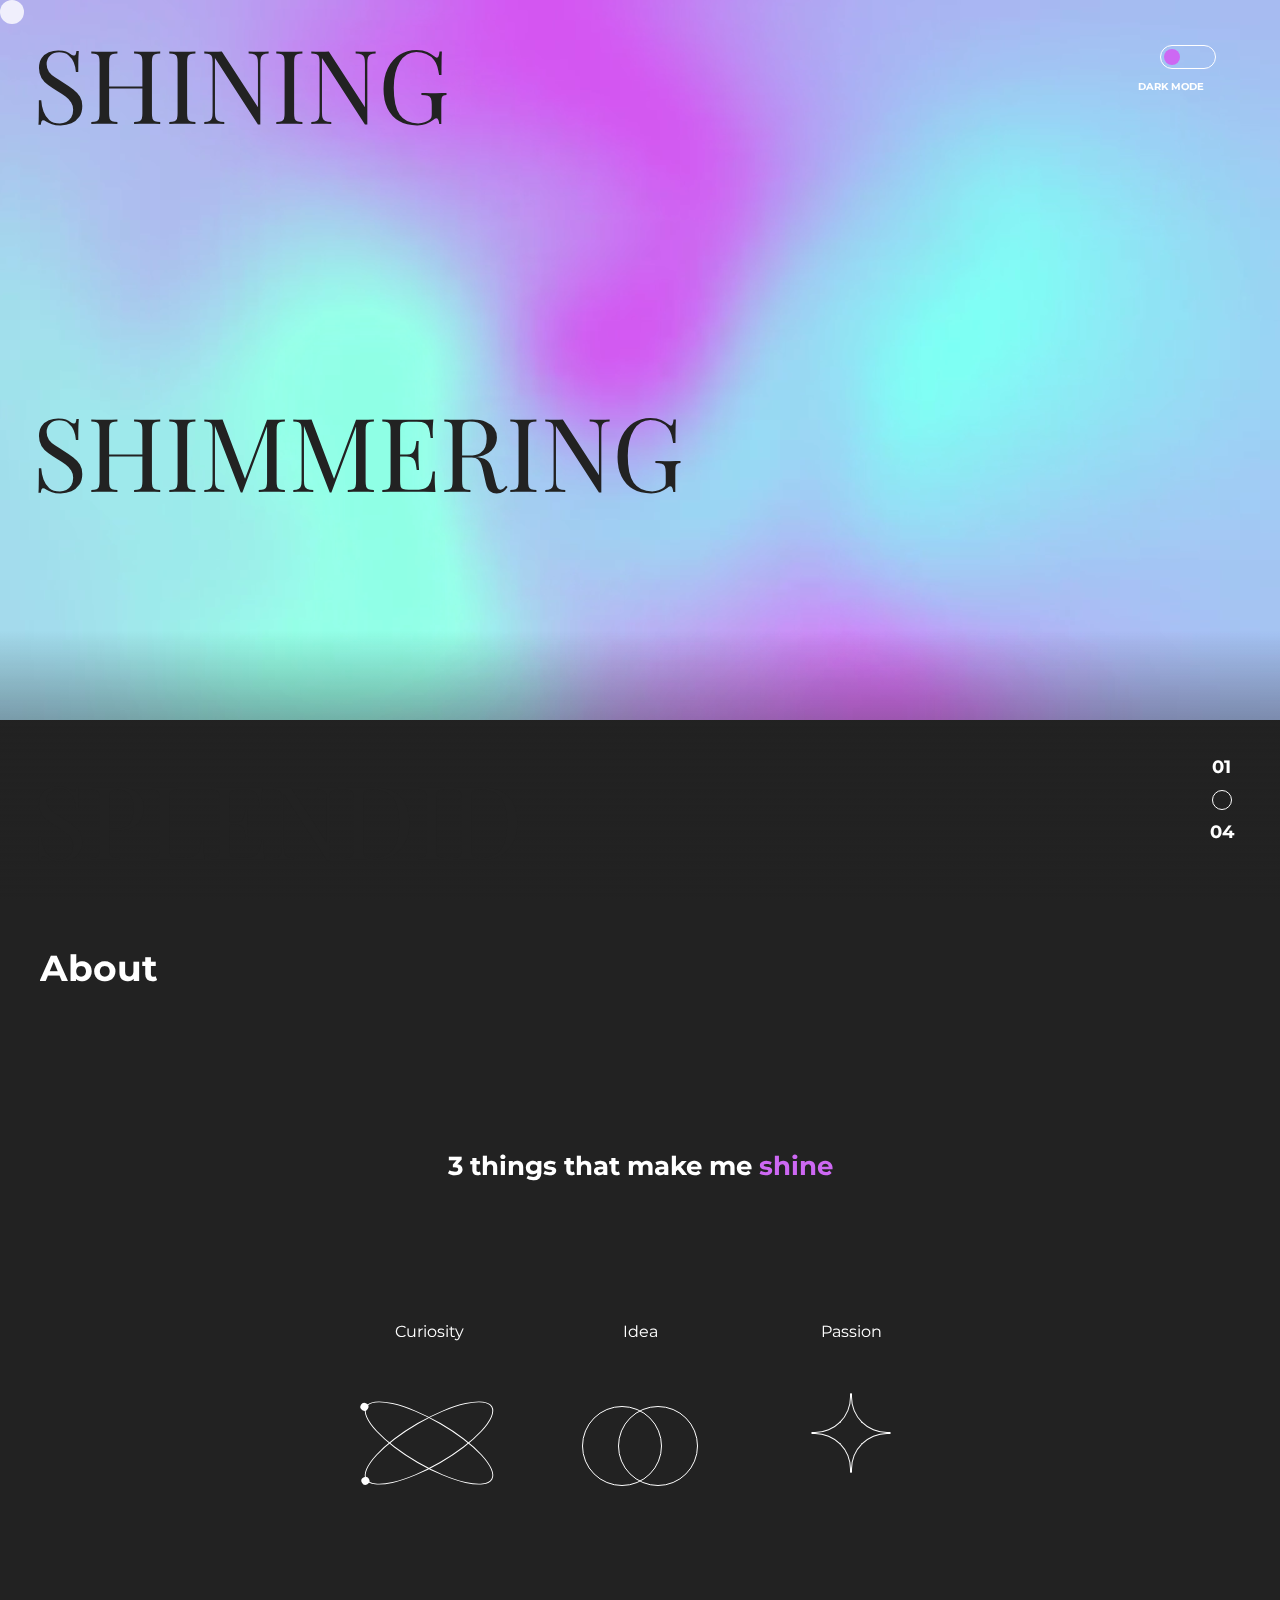
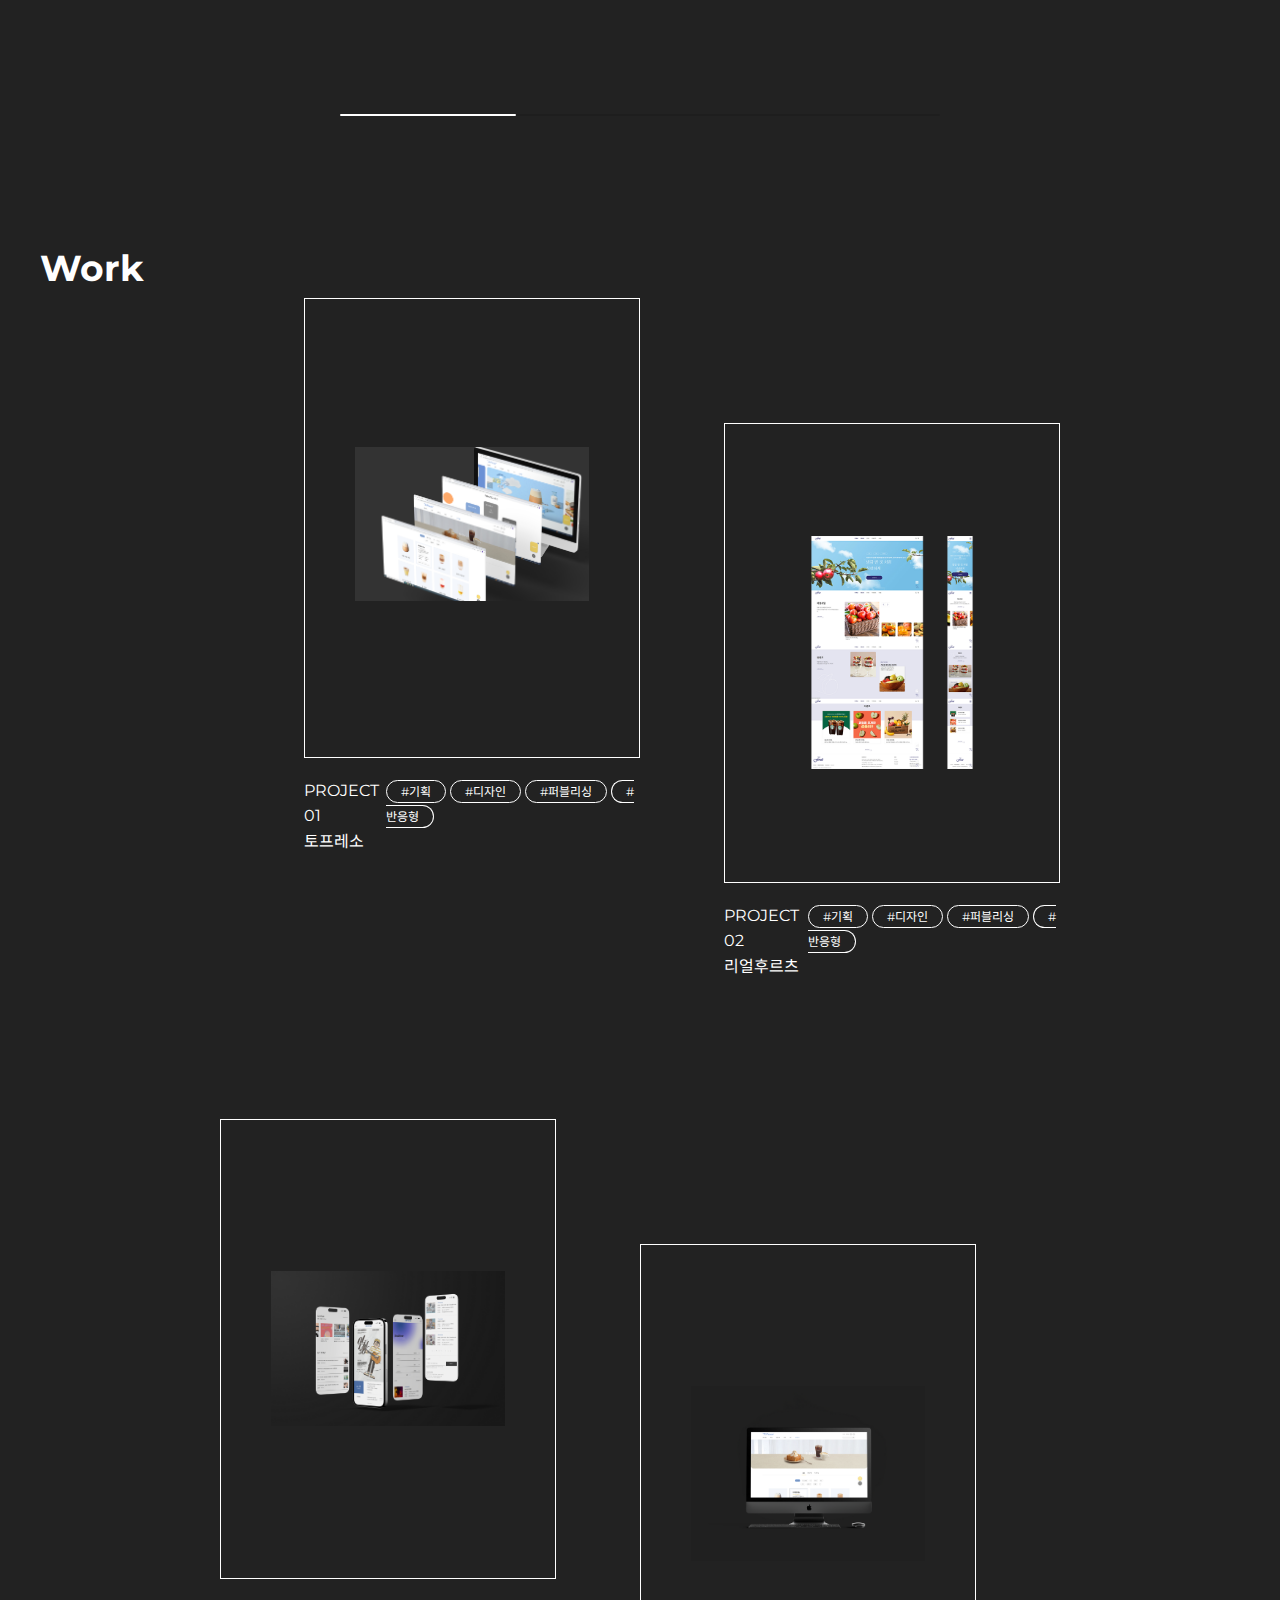
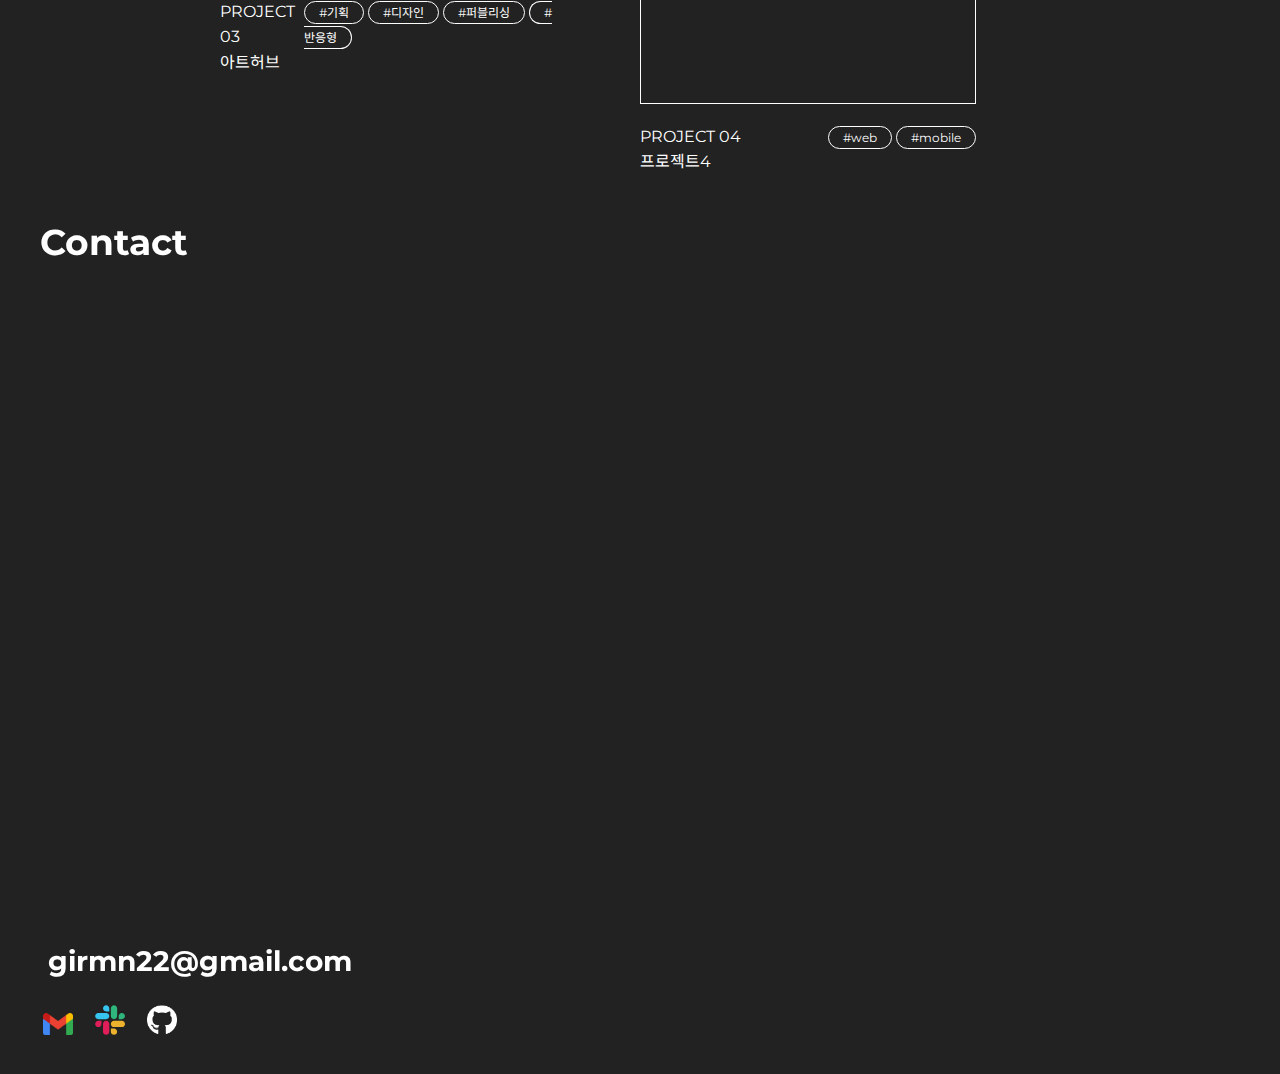
==== index.html @ ae357f51 "22.12.23" ====
<!DOCTYPE html>
<html lang="ko">
  <head>
    <meta charset="UTF-8" />
    <meta http-equiv="X-UA-Compatible" content="IE=edge" />
    <meta name="viewport" content="width=device-width, initial-scale=1.0" />
    <title>황채은 portfolio</title>
    <link
      href="https://fonts.googleapis.com/css2?family=Montserrat:wght@400;700&family=Noto+Sans+KR:wght@300;400;700&family=Playfair+Display&display=swap"
      rel="stylesheet"
    />
    <!-- Link Swiper's CSS -->
    <link
      rel="stylesheet"
      href="https://cdn.jsdelivr.net/npm/swiper/swiper-bundle.min.css"
    />
    <link href="https://unpkg.com/aos@2.3.1/dist/aos.css" rel="stylesheet">
    <link rel="stylesheet" href="./css/common.css" />
    <!-- Swiper JS -->
    <script src="https://cdn.jsdelivr.net/npm/swiper/swiper-bundle.min.js"></script>
    <script src="https://unpkg.com/aos@2.3.1/dist/aos.js"></script>
    <script src="./js/common.js" defer></script>
  </head>
  <body oncontextmenu="return false">
    <div class="wrap">
      <div class="cursor"></div>
      <div class="toggle_btn">
        <div class="switch">
          <div class="switch_btn on"></div>
          <p class="light_p">LIGHT MODE</p>
          <p class="dark_p on">DARK MODE</p>
        </div>
      </div>
      <div class="fullpage-nav">
        <span class="page-current">01</span>
        <span></span>
        <span class="page-total">04</span>
        <a href="#sec1" class="goTop_btn"  data-style="style1">go to top</a>
      </div>
      <section class="section1" id="sec1">
        <div class="banner">
          <div class="inner">
            <h2>ⓒ Chaen hhh 2022</h2>
          </div>
          <div class="banner_title">
            <p>SHINING</p>
            <p>SHIMMERING</p>
            <p>SPLENDID</p>
          </div>
        </div>
        <div class="banner_video">
          <video loop preload="auto" autoplay muted>
            <source src="./gradient-background-video2.mp4" type="video/mp4" />
          </video>
        </div>
      </section>
      <section class="section2">
        <div class="swiper slide1 inner">
          <h2>About</h2>
          <ul class="swiper-wrapper slide_con">
            <li class="swiper-slide icon_con">
              <div class="li_inner">
                <p>3 things that make me <strong>shine</strong></p>
                <div class="icon">
                  <dl>
                    <dt>Curiosity</dt>
                    <dd>
                      <div class="atom">
                        <div class="electron"></div>
                        <div class="electron-alpha"></div>
                      </div>
                    </dd>
                  </dl>
                  <dl>
                    <dt>Idea</dt>
                    <dd class="idea">
                      <div class="circles">
                        <span></span>
                        <span></span>
                      </div>
                    </dd>
                  </dl>
                  <dl>
                    <dt>Passion</dt>
                    <dd class="passion">
                      <div class="passion_img">
                        <span></span>
                        <span></span>
                        <span></span>
                        <span></span>
                      </div>
                    </dd>
                  </dl>
                </div>
              </div>
            </li>
            <li class="swiper-slide profile">
              <div class="li_inner">
                <div class="profile_img">
                  <img src="./image/IMG_0839.jpg" alt="" />
                </div>
                <div class="txt_con">
                  <div class="info">
                    <h3>황&emsp;&nbsp;ㅐ은</h3>
                    <p>1996.04.08</p>
                    <a href="mailto:girmn22@gmail.com"  data-style="style1">girmn22@gmail.com</a>
                  </div>
                  <p>
                      새로운 변화가 시작되면
                      <strong>설레이고 반짝이는 마음</strong>을 숨길 수 없습니다. </span
                    ><br />
                      코드를 향한 <strong>무한한 호기심</strong>은 제 눈을 늘
                      <strong>빛나게</strong> 해줍니다.<br />
                      제가 디자인, 설계하고 생각한 결과가 출력될 때 한층 더 성장된
                      것 같아<strong> 뿌듯함</strong>을 느낍니다.<br />
                    잘하는 것보다 <strong>배우는 자세</strong>가 더 중요하다
                    생각합니다. 코드리뷰를 두려워 하지않고 책임감을 가지고
                    프로젝트를
                    <strong>주체적으로 이끌어 나갈 수 있는 자세</strong>로
                    임하겠습니다.
                  </p>
                </div>
              </div>
            </li>
            <li class="swiper-slide">
              <div class="li_inner">
                <h4>Markup</h4>
                <p>
                  웹표준에 준수하여 안전한 올바른 시멘틱 태그를 작성합니다.
                  플러그인을 활용하여 다양한 효과를 구현할 수 있습니다.
                </p>
                <ul class="graph">
                  <li>
                    <div class="pie animate no-round" style="--p:90;"> 90%</div>
                    <p>HTML5</p>
                  </li>
                  <li>
                    <div class="pie animate no-round" style="--p:90;"> 90%</div>
                    <p>CSS</p>
                  </li>
                  <li>
                    <div class="pie animate no-round" style="--p:60;"> 60%</div>
                    <p>JAVA Script</p>
                  </li>
                  <li>
                    <div class="pie animate no-round" style="--p:60;"> 60%</div>
                    <p>jQuery</p>
                  </li>
                </ul>
              </div>
            </li>
            <li class="swiper-slide">
              <div class="li_inner">
                <h4>Prototype</h4>
                <p>
                  시각요소를 통해 사용자 경험을 개선합니다. 단순히 시각적으로만
                  기술적으로만 보여지는 구성이 아닌 사용자 입장에서 심미적이고
                  효율적인 인터페이스를 설계할 수 있을지 고민하고 발전해
                  나가겠습니다.
                </p>
                <ul class="graph">
                  <li>
                      <div class="pie animate no-round" style="--p:90;"> 90%</div>
                    <p>Figma</p>
                  </li>
                  <li>
                      <div class="pie animate no-round" style="--p:90;"> 90%</div>
                    <p>Sketch</p>
                  </li>
                  <li>
                      <div class="pie animate no-round" style="--p:70;"> 70%</div>
                    <p>XD</p>
                  </li>
                </ul>
              </div>
            </li>
            <li class="swiper-slide">
              <div class="li_inner">
                <h4>Graphic Tool</h4>
                <p>
                  사진을 컨셉에 맞게 보정하고 편집 할 수 있으며 배너 제작, 로고
                  제작 등을 할 수 있습니다.
                </p>
                <ul class="graph">
                  <li>
                    <div class="pie animate no-round" style="--p:90;"> 90%</div>
                    <p>PhotoShop</p>
                  </li>
                  <li>
                    <div class="pie animate no-round" style="--p:90;"> 90%</div>
                    <p>Illustrator</p>
                  </li>
                </ul>
              </div>
            </li>
          </ul>
          <div class="swiper-scrollbar"></div>
        </div>
      </section>
      <section class="section3">
        <div class="inner">
          <h2>Work</h2>
          <div class="box_con">
            <div class="box">
              <div class="thumb">
                <div class="thumb_img">
                  <img src="./image/mockup/project1.jpg" alt="" data-style="style1">
                  <a href="./sub_page/sub1.html" class="more"  data-style="style1">
                    <span>view more</span>
                  </a>
                </div>
              </div>
              <div class="dec">
                <div class="title">
                  <p class="project">PROJECT 01</p>
                  <p class="name">토프레소</p>
                </div>
                <div class="tags">
                  <span>#기획</span>
                  <span>#디자인</span>
                  <span>#퍼블리싱</span>
                  <span>#반응형</span>
                </div>
              </div>
            </div>
            <div class="box">
              <div class="thumb">
                <img src="./image/real_fruit/real_fruit_index2.png" alt=""  data-style="style1"/>
                <a href="#" class="more"  data-style="style1">
                  <span>view more</span>
                </a>
              </div>
              <div class="dec">
                <div class="title">
                  <p class="project">PROJECT 02</p>
                  <p class="name">리얼후르츠</p>
                </div>
                <div class="tags">
                  <span>#기획</span>
                  <span>#디자인</span>
                  <span>#퍼블리싱</span>
                  <span>#반응형</span>
                </div>
              </div>
            </div>
            <div class="box">
            <div class="thumb" >
              <img src="./image/mockup/project3.jpg" alt="" data-style="style1"/>
              <a href="./sub_page/sub3.html" class="more" data-style="style1">
                <span>view more</span>
              </a>
            </div>
            <div class="dec">
              <div class="title">
                <p class="project">PROJECT 03</p>
                <p class="name">아트허브</p>
              </div>
              <div class="tags">
                <span>#기획</span>
                <span>#디자인</span>
                <span>#퍼블리싱</span>
                <span>#반응형</span>
              </div>
            </div>
            </div>
            <div class="box">
              <div class="thumb">
                <img src="./image/mockup/project4.jpg" alt="" data-style="style1"/>
                <a href="#" class="more"   data-style="style1">
                  <span>not yet</span>
                </a>
              </div>
              <div class="dec">
                <div class="title">
                  <p class="project">PROJECT 04</p>
                  <p class="name">프로젝트4</p>
                </div>
                <div class="tags">
                  <span>#web</span>
                  <span>#mobile</span>
                </div>
              </div>
            </div>
          </div>
        </div>
      </section>
      <section class="section4">
        <div class="inner">
          <h2>Contact</h2>
          <div class="sec4_inner">
            <div class="text_con">
              <div data-aos="fade-up" data-aos-duration="1500">진화하는 문화에 두려워하지 않는, </div>
              <div data-aos="fade-up" data-aos-duration="2000">문화를 만들어가는,</div>
              <div data-aos="fade-up" data-aos-duration="2500">실패를 공감하고 성공을 나누는,</div>
              <div data-aos="fade-up" data-aos-duration="3000">동료와 함께 성장하는게 좋은 팀플레이어</div>
            </div>
            <div class="contact">
              <a href="mailto:girmn22@gmail.com" data-style="style1">girmn22@gmail.com</a>
              <div class="cont_icon">
                <a href="mailto:girmn22@gmail.com"  data-style="style1"
                  ><img src="./image/icon/Gmail_icon_(2020).svg.png" alt=""
                /></a>
                <a href="mailto:girmn22@gmail.com"  data-style="style1">
                  <img src="./image/icon/Slack__Logo.svg" alt="" />
                </a>
                <a href="https://github.com/chaennn" class="gitLogo darkV on"  data-style="style1"
                  ><img src="./image/icon/github_white.png" alt=""
                />
                </a>
                <a href="https://github.com/chaennn" class="gitLogo lightV"  data-style="style1">
                <img src="./image/icon/Font_Awesome_5_brands_github.png" alt=""></a>
              </div>
            </div>
          </div>
        </div>
      </section>
    </div>
  </body>
</html>
---- css/common.css ----
@charset "utf-8";
@import url(./my_reset.css);
:root {
  font-family: "Montserrat", "Noto Sans KR", sans-serif;
  --dark-c1: #222;
  --light-c1: #fff;
  --dark-point-c: #cd68f3;
  --light-point-c: #64ddf8;
}

::selection {
  background-color: var(--light-point-c);
  color: var(--dark-point-c);
}

html {
  scroll-behavior: smooth;
}

body {
  cursor: none;
  background-color: var(--dark-c1);
  color: var(--light-c1);
  -ms-overflow-style: none;
}

body::-webkit-scrollbar {
  display: none;
}

.wrap {
  overflow: hidden;
  position: relative;
}

.cursor {
  width: 24px;
  height: 24px;
  border-radius: 50%;
  background-color: var(--light-c1);
  opacity: 0.8;
  position: absolute;
  top: 0;
  left: 0;
  pointer-events: none;
  z-index: 999;
}

.cursor.style1 {
  border: transparent;
  background-color: var(--dark-point-c);
  opacity: 0.8;
  transform: scale(1.5);
  backdrop-filter: hue-rotate(90deg);
}

h2 {
  font-size: 36px;
  font-weight: bold;
}
a {
  color: var(--light-c1);
  cursor: none;
}

.inner {
  width: calc(100% - 80px);
  height: calc(100% - 80px);
  padding-top: 40px;
  margin: auto;
}

img {
  width: 100%;
}

.wrap {
  overflow: hidden;
  position: relative;
}

section {
  width: 100%;
  height: 100vh;
  position: relative;
}

.toggle_btn {
  font-weight: bold;
  position: fixed;
  top: 10%;
  right: 3%;
  z-index: 999;
}

/* dark/light mode btn */
.light {
  --dark-c1: #fff;
  --light-c1: #222;
  --dark-point-c: #64ddf8;
}

.light_p {
  display: none;
}

.light_p.on {
  display: block;
}

.dark_p {
  display: none;
}

.dark_p.on {
  display: block;
}

.toggle_btn {
  position: fixed;
  top: 5%;
  right: 5%;
  z-index: 999;
}

.switch {
  width: 56px;
  height: 24px;
  border: 1px solid var(--light-c1);
  border-radius: 50px;
}

.switch .switch_btn {
  transition: 0.5s all ease;
  width: 16px;
  height: 16px;
  border-radius: 100%;
  background-color: var(--light-point-c);
  position: absolute;
  top: 4px;
  left: 36px;
}

.switch .switch_btn.on {
  background-color: var(--dark-point-c);
  left: 4px;
}

.toggle_btn p {
  width: 200%;
  font-size: 0.8vw;
  position: absolute;
  left: -40%;
  bottom: -110%;
}

/* page-nav */
.fullpage-nav {
  font-size: 2vh;
  font-weight: bold;
  text-align: center;
  position: fixed;
  right: 3%;
  bottom: 5%;
  z-index: 999;
}

.fullpage-nav span {
  padding: 0.5rem;
  font-weight: bold;
  display: block;
}

.fullpage-nav > span.on {
  color: transparent;
}

.fullpage-nav span:nth-of-type(2) {
  content: "";
  width: 20px;
  height: 20px;
  border: 1px solid var(--light-c1);
  border-radius: 50%;
  margin: auto;
}

.fullpage-nav .goTop_btn {
  display: none;
}

.fullpage-nav .goTop_btn.on {
  width: 100px;
  font-weight: bold;
  text-align: center;
  position: absolute;
  left: 50%;
  transform: translateX(-50%);
  bottom: 5%;
  display: inline-block;
}

/* sec1*/

.section1 {
  background-color: var(--dark-c1);
  z-index: 1;
}

.banner_title {
  width: 100%;
  min-height: 100vh;
  padding: 2rem;
  font-family: "Playfair Display", serif;
  color: var(--dark-c1);
  font-size: 8vw;
  text-transform: uppercase;
  position: absolute;
  top: 0;
  left: 0;
  z-index: 10;
  overflow-x: hidden;
}

.banner_title p {
  position: absolute;
}

.banner_title p:first-of-type {
  top: 0;
  animation: title1 15s infinite linear;
}
.banner_title p:nth-of-type(2) {
  top: 50%;
  transform: translateY(-50%);
  animation: title2 15s infinite linear;
}
.banner_title p:last-of-type {
  bottom: 0;
  animation: title1 25s infinite linear;
}

@keyframes title1 {
  0% {
    left: -35%;
  }
  100% {
    left: 100%;
  }
}

@keyframes title2 {
  0% {
    right: -50%;
  }
  100% {
    right: 100%;
  }
}

.banner_video {
  width: 100%;
  height: 100%;
  position: absolute;
  top: 0;
  left: 0;
  overflow: hidden;
}

.banner_video::before {
  content: "";
  width: 100%;
  height: 100%;
  background: var(--dark-c1);
  background: linear-gradient(
    180deg,
    rgba(255, 255, 255, 0) 70%,
    rgba(34, 34, 34, 1) 100%
  );
  position: absolute;
  left: 0;
}

.banner_video.on::before {
  content: "";
  width: 100%;
  height: 100%;
  background: var(--dark-c1);
  background: linear-gradient(
    180deg,
    rgba(255, 255, 255, 0) 70%,
    rgb(255, 255, 255, 1) 100%
  );
  position: absolute;
  left: 0;
}

.banner_video video {
  width: 100%;
}

/* sec2 */

.section2 {
  background-color: var(--dark-c1);
  z-index: 1;
}

.section2 h4 {
  margin-bottom: 55px;
  font-size: 28px;
}

.slide1 .swiper-scrollbar {
  width: 50%;
  height: 2px;
  left: 50%;
  transform: translateX(-50%);
  opacity: 1 !important;
}

.slide1 .swiper-scrollbar-drag {
  background-color: var(--light-c1);
}

.section2 .slide_con > li {
  display: flex;
}

.swiper-slide:nth-child(3n) {
  width: 60%;
}

.swiper-slide:nth-child(4n) {
  width: 40%;
}

.swiper-slide:nth-child(5n) {
  width: 40%;
}

.slide1 .li_inner {
  width: 50%;
  padding-bottom: 10%;
  margin: auto;
}

.slide1 li:first-of-type .li_inner {
  width: 50%;
  font-size: 2rem;
  font-weight: bold;
  text-align: center;
}

.slide1 .icon_con p {
  margin-bottom: 100px;
  font-size: 2vw;
}

.slide1 li:first-of-type strong {
  color: var(--dark-point-c);
}

.slide1 .icon {
  display: flex;
  justify-content: space-between;
  align-items: flex-start;
}

.slide1 .icon dl {
  padding: 1rem;
  margin-top: 1rem;
  display: flex;
  justify-content: center;
  align-items: center;
  flex-direction: column;
}

.slide1 .icon dt {
  padding-bottom: 1rem;
  font-size: 1rem;
  font-weight: normal;
}

.slide1 .icon dd {
  width: 146px;
  padding-top: 2rem;
  display: flex;
  justify-content: center;
  align-items: center;
}

.slide1 .circles {
  height: 100px;
}

:root {
  --atom-size: 110%;
  --atom-color-rgb: white;
  --nucleus-size: calc(var(--atom-size) / 5);
  --electron-color-hex: #99f8ff;
  --electron-size: calc(var(--atom-size) / 25);
  --electron-orbit-size: 46px;
  --electron-speed: 1.2s;
  --electron-speed-alpha: 5s;
  /* --electron-speed-omega: 0.8s; */
}

.atom {
  position: relative;
  width: var(--atom-size);
  height: 100px;
}

/* Electron Orbit */
.atom > div {
  border: 1px solid var(--light-c1);
  border-radius: 100%;
  width: 100%;
  height: var(--electron-orbit-size);
  position: absolute;
  top: 50%;
  margin-top: calc(var(--electron-orbit-size) / -2);
}

.atom .electron {
  transform: rotate(-30deg);
}

.atom > .electron-alpha {
  transform: rotate(30deg);
}

/* Electron Unit */
.atom [class^="electron"]::after {
  content: "";
  display: block;
  width: 8px;
  height: 8px;
  background: var(--light-c1);
  border-radius: 50%;
  margin-top: calc(var(--electron-size) / -2);
  position: absolute;
  top: 50%;
  left: calc(var(--electron-size) / -1);
  animation: electron 10s infinite ease-in-out;
}

.atom .electron-alpha::after {
  animation: electron 8s infinite ease-in-out;
}

@keyframes electron {
  0% {
    left: calc(var(--electron-size) / -1);
  }
  12.5% {
    top: 100%;
  }
  25% {
    left: 100%;
  }
  37.5% {
    top: 0%;
  }
  50% {
    left: calc(var(--electron-size) / -1);
    transform: scale(1);
  }
  62.5% {
    top: 100%;
  }
  75% {
    left: 100%;
    transform: scale(1);
  }
  87.5% {
    top: 0%;
  }
  100% {
    transform: scale(1);
  }
}

.slide1 .icon dl:nth-of-type(2) {
  position: relative;
}

.icon .idea span {
  width: 80px;
  height: 80px;
  border: 1px solid var(--light-c1);
  border-radius: 50%;
  position: absolute;
  top: 50%;
  transform: translateX(-50%);
}

.icon .idea span:first-of-type {
  left: 40%;
  animation-delay: 0.5s;
  animation-duration: 1s;
  animation-timing-function: ease-out;
}

.icon .idea span:last-of-type {
  left: 60%;
  animation-delay: 0.5s;
  animation-duration: 1s;
  animation-timing-function: ease-out;
}

@keyframes idea1 {
  0% {
    left: 50%;
  }

  100% {
    left: 40%;
  }
}

@keyframes idea2 {
  0% {
    left: 50%;
  }
  100% {
    left: 60%;
  }
}

.icon .passion {
  width: 50%;
  height: 100%;
  position: relative;
}

.passion .passion_img {
  width: 80px;
  height: 80px;
  position: relative;
  animation-duration: 2.4s;
  animation-delay: 0.3s;
  animation-iteration-count: infinite;
  animation-timing-function: ease-out;
}

.passion .passion_img span {
  width: 40px;
  height: 40px;
  border: 1px solid var(--light-c1);
  position: absolute;
}

.passion .passion_img span:first-of-type {
  border-color: transparent var(--light-c1) var(--light-c1) transparent;
  border-bottom-right-radius: 90%;
  top: 0;
  left: 0;
}
.passion .passion_img span:nth-of-type(2) {
  border-color: transparent transparent var(--light-c1) var(--light-c1);
  border-bottom-left-radius: 90%;
  top: 0;
  right: 0;
}
.passion .passion_img span:nth-of-type(3) {
  border-color: var(--light-c1) var(--light-c1) transparent transparent;
  border-top-right-radius: 90%;
  left: 0;
  bottom: 0;
}
.passion .passion_img span:last-of-type {
  border-color: var(--light-c1) transparent transparent var(--light-c1);
  border-top-left-radius: 90%;
  right: 0;
  bottom: 0;
}

@keyframes passion {
  0% {
    transform: rotateY(0deg);
  }
  50% {
    transform: rotateY(720deg);
  }
  100% {
    transform: rotateY(900deg);
  }
}

/* sec2 2nd li */

.section2 .profile .li_inner {
  width: 75%;
  display: flex;
  justify-content: space-between;
  align-items: center;
}

.section2 .profile .li_inner > div {
  width: calc(100% / 2);
}

.section2 .profile .profile_img {
  padding-top: 30%;
  position: relative;
  overflow: hidden;
}

.section2 .profile img {
  width: 60%;
  position: absolute;
  top: 0;
  right: 0;
}

.section2 .txt_con {
  padding-left: 5%;
  word-break: keep-all;
}

.section2 .profile .info {
  margin-bottom: 50px;
}

.section2 .info h3 {
  position: relative;
}

.section2 .info h3::before {
  content: "";
  width: 25px;
  height: 25px;
  background: url(../image/5star_copy.svg) no-repeat center;
  background-size: cover;
  position: absolute;
  top: 0;
  left: 2.5%;
  animation: smallAni 2s infinite linear;
}

.light .section2 .info h3::before {
  background-image: url("data:image/svg+xml,%3Csvg version='1.1' id='Layer_1' xmlns='http://www.w3.org/2000/svg' xmlns:xlink='http://www.w3.org/1999/xlink' x='0px' y='0px' viewBox='0 0 600 600' style='enable-background:new 0 0 600 600;' xml:space='preserve'%3E%3Cstyle type='text/css'%3E .st0%7Bfill:%2364DDF8;%7D%0A%3C/style%3E%3Cg%3E%3Cpath class='st0' d='M307.1,300.5h-16l-20-283.8h56L307.1,300.5z'/%3E%3C/g%3E%3Cg%3E%3Cpath class='st0' d='M301.6,292.9l-4.9,15.2L20.6,239.4l17.3-53.3L301.6,292.9z'/%3E%3C/g%3E%3Cg%3E%3Cpath class='st0' d='M292.6,295.8l12.9,9.4L155,546.6l-45.3-32.9L292.6,295.8z'/%3E%3C/g%3E%3Cg%3E%3Cpath class='st0' d='M292.6,305.2l12.9-9.4l183,217.8l-45.3,32.9L292.6,305.2z'/%3E%3C/g%3E%3Cg%3E%3Cpath class='st0' d='M301.6,308.1l-4.9-15.2l263.7-106.7l17.3,53.3L301.6,308.1z'/%3E%3C/g%3E%3C/svg%3E");
}

@keyframes smallAni {
  0% {
    transform: rotate(0deg);
  }
  100% {
    transform: rotate(360deg);
  }
}

.section2 .profile .txt_con > p {
  line-height: 2;
  color: var(--light-c1);
  opacity: 0.9;
}

.section2 .txt_con strong {
  font-weight: bold;
  color: var(--light-c1);
}

/* sec2 3rd li */
.section2 .graph {
  margin-top: 85px;
  display: flex;
  justify-content: space-between;
  align-items: center;
  text-align: center;
}

.section2 .graph div {
  width: 6vw;
  height: 6vw;
}

.section2 .graph p {
  padding-top: 20%;
}

/* .graph animation */
@property --p {
  syntax: "<number>";
  inherits: true;
  initial-value: 0;
}

.pie {
  --p: 20;
  --b: 22px;
  --w: 150px;
  width: var(--w);
  position: relative;
  display: inline-grid;
  place-content: center;
}
.pie:before,
.pie:after {
  content: "";
  position: absolute;
  border-radius: 50%;
}
.pie:before {
  inset: 0;
  background: radial-gradient(farthest-side, var(--dark-point-c) 98%, #0000)
      top/var(--b) var(--b) no-repeat,
    conic-gradient(var(--dark-point-c) calc(var(--p) * 1%), #0000 0);
  -webkit-mask: radial-gradient(
    farthest-side,
    #0000 calc(99% - var(--b)),
    #000 calc(100% - var(--b))
  );
  mask: radial-gradient(
    farthest-side,
    #0000 calc(99% - var(--b)),
    #000 calc(100% - var(--b))
  );
}

.animate {
  animation-duration: 1s;
  animation-delay: 0.3s;
  animation-fill-mode: both;
  opacity: 0;
}
.no-round:before {
  background-size: 0 0, auto;
}
.no-round:after {
  content: none;
}
@keyframes p {
  from {
    --p: 0;
  }
}

.swiper-slide-active .idea span:first-of-type {
  animation-name: idea1;
}

.swiper-slide-active .idea span:last-of-type {
  animation-name: idea2;
}

.swiper-slide-active .passion_img {
  animation-name: passion;
}
.swiper-slide-active .animate {
  animation-name: p;
  opacity: 1;
}

/* sec3 */
.section3 {
  height: auto;
  background-color: var(--dark-c1);
}

.light .section3::before {
  background-image: url("data:image/svg+xml,%3Csvg width='600' height='600' viewBox='0 0 600 600' fill='none' xmlns='http://www.w3.org/2000/svg'%3E%3Cpath d='M300.2 300H299.7L299.5 16.7H300.5L300.2 300Z' fill='%2364DDF8'/%3E%3Cpath d='M300.2 299.9L299.8 300.2L133.1 71.2001L133.9 70.6001L300.2 299.9Z' fill='%2364DDF8'/%3E%3Cpath d='M300.1 299.8L299.9 300.3L30.3999 213L30.6999 212L300.1 299.8Z' fill='%2364DDF8'/%3E%3Cpath d='M300 299.8L300.2 300.3L30.8 388L30.5 387L300 299.8Z' fill='%2364DDF8'/%3E%3Cpath d='M299.8 299.9L300.2 300.2L133.9 529.5L133.1 528.9L299.8 299.9Z' fill='%2364DDF8'/%3E%3Cpath d='M299.8 300H300.3L300.5 583.3H299.5L299.8 300Z' fill='%2364DDF8'/%3E%3Cpath d='M299.8 300.1L300.2 299.8L466.9 528.8L466.1 529.4L299.8 300.1Z' fill='%2364DDF8'/%3E%3Cpath d='M300 300.2L300.2 299.7L569.6 387L569.3 388L300 300.2Z' fill='%2364DDF8'/%3E%3Cpath d='M300.1 300.2L299.9 299.7L569.3 212L569.6 213L300.1 300.2Z' fill='%2364DDF8'/%3E%3Cpath d='M300.2 300.1L299.8 299.8L466.1 70.5L466.9 71.1L300.2 300.1Z' fill='%2364DDF8'/%3E%3C/svg%3E%0A");
}

.section3::before {
  content: "";
  width: 30vw;
  height: 30vw;
  background-image: url("data:image/svg+xml,%3Csvg width='600' height='600' viewBox='0 0 600 600' fill='none' xmlns='http://www.w3.org/2000/svg'%3E%3Cpath d='M300.2 300H299.7L299.5 16.7H300.5L300.2 300Z' fill='%23CD68F3'/%3E%3Cpath d='M300.2 299.9L299.8 300.2L133.1 71.2001L133.9 70.6001L300.2 299.9Z' fill='%23CD68F3'/%3E%3Cpath d='M300.1 299.8L299.9 300.3L30.3999 213L30.6999 212L300.1 299.8Z' fill='%23CD68F3'/%3E%3Cpath d='M300 299.8L300.2 300.3L30.8 388L30.5 387L300 299.8Z' fill='%23CD68F3'/%3E%3Cpath d='M299.8 299.9L300.2 300.2L133.9 529.5L133.1 528.9L299.8 299.9Z' fill='%23CD68F3'/%3E%3Cpath d='M299.8 300H300.3L300.5 583.3H299.5L299.8 300Z' fill='%23CD68F3'/%3E%3Cpath d='M299.8 300.1L300.2 299.8L466.9 528.8L466.1 529.4L299.8 300.1Z' fill='%23CD68F3'/%3E%3Cpath d='M300 300.2L300.2 299.7L569.6 387L569.3 388L300 300.2Z' fill='%23CD68F3'/%3E%3Cpath d='M300.1 300.2L299.9 299.7L569.3 212L569.6 213L300.1 300.2Z' fill='%23CD68F3'/%3E%3Cpath d='M300.2 300.1L299.8 299.8L466.1 70.5L466.9 71.1L300.2 300.1Z' fill='%23CD68F3'/%3E%3C/svg%3E%0A");
  fill: var(--dark-point-c);
  background-size: cover;
  position: fixed;
  top: 50%;
  left: 50%;
  transform: translate(-50%, -50%);
  animation: bg 20s infinite linear;
}

@keyframes bg {
  0% {
    transform: translate(-50%, -50%) rotate(0deg);
  }
  100% {
    transform: translate(-50%, -50%) rotate(360deg);
  }
}

.section3 .box_con {
  width: 70%;
  margin: auto;
  display: grid;
  grid-template-rows: 125px 405px 125px 166px 125px 405px 125px;
  grid-template-columns: repeat(2, 1fr 3fr 1fr);
}

.section3 .box {
  width: 100%;
  height: auto;
  /* position: relative; */
}

.section3 .box:nth-of-type(1) {
  grid-column: 2/4;
  grid-row: 1/3;
}
.section3 .box:nth-of-type(2) {
  grid-column: 5/7;
  grid-row: 2/4;
}
.section3 .box:nth-of-type(3) {
  grid-column: 1/3;
  grid-row: 5/7;
}
.section3 .box:nth-of-type(4) {
  grid-column: 4/6;
  grid-row: 6/8;
}

.section3 .box .thumb {
  height: 460px;
  padding: 15%;
  border: 1px solid var(--light-c1);
  background-color: var(--dark-c1);
  display: flex;
  justify-content: center;
  align-items: center;
  position: relative;
}

.section3 .box .thumb img {
  width: 100%;
}

.section3 .box .dec {
  padding-top: 20px;
  display: flex;
  justify-content: space-between;
}

.section3 .box .tags span {
  padding: 3px 14px;
  border: 1px solid var(--light-c1);
  border-radius: 90px;
  font-size: 12px;
}

.section3 .box a {
  color: transparent;
  position: absolute;
  top: 0;
  left: 0;
  right: 0;
  bottom: 0;
  transition: 0.5s;
  display: flex;
  align-items: center;
  justify-content: center;
}

.section3 .box a span {
  padding: 10px 55px;
  border-radius: 90px;
  background-color: #fff;
  color: #000;
  font-weight: bold;
  opacity: 0;
}

.section3 .box:hover a {
  background-color: rgba(0, 0, 0, 0.8);
}
.section3 .box:hover span {
  opacity: 1;
}

/* sec4 */

.light .section4::before {
  background-image: url("data:image/svg+xml,%3Csvg version='1.1' id='Layer_1' xmlns='http://www.w3.org/2000/svg' xmlns:xlink='http://www.w3.org/1999/xlink' x='0px' y='0px' viewBox='0 0 600 600' style='enable-background:new 0 0 600 600;' xml:space='preserve'%3E%3Cstyle type='text/css'%3E .st0%7Bfill:%2364DDF8;%7D%0A%3C/style%3E%3Cg%3E%3Cpath class='st0' d='M307.1,300.5h-16l-20-283.8h56L307.1,300.5z'/%3E%3C/g%3E%3Cg%3E%3Cpath class='st0' d='M305.6,295.8l-12.9,9.4l-183-217.8L155,54.4L305.6,295.8z'/%3E%3C/g%3E%3Cg%3E%3Cpath class='st0' d='M301.6,292.9l-4.9,15.2L20.6,239.4l17.3-53.3L301.6,292.9z'/%3E%3C/g%3E%3Cg%3E%3Cpath class='st0' d='M296.6,292.9l4.9,15.2L37.9,414.8l-17.3-53.3L296.6,292.9z'/%3E%3C/g%3E%3Cg%3E%3Cpath class='st0' d='M292.6,295.8l12.9,9.4L155,546.6l-45.3-32.9L292.6,295.8z'/%3E%3C/g%3E%3Cg%3E%3Cpath class='st0' d='M291.1,300.5h16l20,283.8h-56L291.1,300.5z'/%3E%3C/g%3E%3Cg%3E%3Cpath class='st0' d='M292.6,305.2l12.9-9.4l183,217.8l-45.3,32.9L292.6,305.2z'/%3E%3C/g%3E%3Cg%3E%3Cpath class='st0' d='M296.6,308.1l4.9-15.2l276.1,68.7l-17.3,53.3L296.6,308.1z'/%3E%3C/g%3E%3Cg%3E%3Cpath class='st0' d='M301.6,308.1l-4.9-15.2l263.7-106.7l17.3,53.3L301.6,308.1z'/%3E%3C/g%3E%3Cg%3E%3Cpath class='st0' d='M305.6,305.2l-12.9-9.4L443.3,54.4l45.3,32.9L305.6,305.2z'/%3E%3C/g%3E%3C/svg%3E%0A");
}

.section4::before {
  content: "";
  width: 30vw;
  height: 30vw;
  background-image: url("data:image/svg+xml,%3Csvg version='1.1' id='Layer_1' xmlns='http://www.w3.org/2000/svg' xmlns:xlink='http://www.w3.org/1999/xlink' x='0px' y='0px' viewBox='0 0 600 600' style='enable-background:new 0 0 600 600;' xml:space='preserve'%3E%3Cstyle type='text/css'%3E .st0%7Bfill:%23CD68F3;%7D%0A%3C/style%3E%3Cg%3E%3Cpath class='st0' d='M307.1,300.5h-16l-20-283.8h56L307.1,300.5z'/%3E%3C/g%3E%3Cg%3E%3Cpath class='st0' d='M305.6,295.8l-12.9,9.4l-183-217.8L155,54.4L305.6,295.8z'/%3E%3C/g%3E%3Cg%3E%3Cpath class='st0' d='M301.6,292.9l-4.9,15.2L20.6,239.4l17.3-53.3L301.6,292.9z'/%3E%3C/g%3E%3Cg%3E%3Cpath class='st0' d='M296.6,292.9l4.9,15.2L37.9,414.8l-17.3-53.3L296.6,292.9z'/%3E%3C/g%3E%3Cg%3E%3Cpath class='st0' d='M292.6,295.8l12.9,9.4L155,546.6l-45.3-32.9L292.6,295.8z'/%3E%3C/g%3E%3Cg%3E%3Cpath class='st0' d='M291.1,300.5h16l20,283.8h-56L291.1,300.5z'/%3E%3C/g%3E%3Cg%3E%3Cpath class='st0' d='M292.6,305.2l12.9-9.4l183,217.8l-45.3,32.9L292.6,305.2z'/%3E%3C/g%3E%3Cg%3E%3Cpath class='st0' d='M296.6,308.1l4.9-15.2l276.1,68.7l-17.3,53.3L296.6,308.1z'/%3E%3C/g%3E%3Cg%3E%3Cpath class='st0' d='M301.6,308.1l-4.9-15.2l263.7-106.7l17.3,53.3L301.6,308.1z'/%3E%3C/g%3E%3Cg%3E%3Cpath class='st0' d='M305.6,305.2l-12.9-9.4L443.3,54.4l45.3,32.9L305.6,305.2z'/%3E%3C/g%3E%3C/svg%3E%0A");
  fill: var(--dark-point-c);
  background-size: cover;
  position: fixed;
  top: 50%;
  left: 50%;
  transform: translate(-50%, -50%);
  z-index: -10;
  animation: bg 20s infinite linear;
}

.section4 .sec4_inner {
  width: 20%;
  height: 100%;
  display: flex;
  flex-direction: column;
  justify-content: space-between;
}

.section4 .text_con {
  margin-top: 20%;
  line-height: 1.8;
}

.section4 .contact {
  display: flex;
  justify-content: center;
  flex-direction: column;
  font-weight: bold;
  font-size: 28px;
}

.section4 .contact > a {
  padding: 0.5rem;
  margin-bottom: 0.5rem;
  transition: 0.5s;
}

.section4 .contact > a:hover {
  color: var(--dark-point-c);
}

.section4 .cont_icon {
  display: flex;
}

.section4 .cont_icon a {
  width: 15%;
  padding: 0.2rem;
  margin-right: 1rem;
  display: inline-block;
  transition: 0.3s;
}

.section4 .cont_icon a:hover {
  transform: translateY(-10px);
}

.section4 .cont_icon .darkV.on {
  display: block;
}

.section4 .cont_icon .darkV {
  display: none;
}

.section4 .cont_icon .lightV {
  display: none;
}

.section4 .cont_icon .lightV.on {
  display: block;
}

/***** 반응형 *****/

@media (max-width: 600px) {
  .toggle_btn p {
    left: -10%;
  }

  .fullpage-nav {
    right: 5%;
  }

  .banner_video video {
    width: auto;
    height: 100%;
  }

  .banner_title {
    font-size: 10vh;
  }

  .banner_title p:first-of-type {
    top: 15%;
  }
  .banner_title p:last-of-type {
    bottom: 15%;
  }

  /* sec2 */
  .section2 .swiper-slide {
    width: 100%;
    font-size: 0.9rem;
  }

  .section2 .slide1 .li_inner {
    width: 90% !important;
  }

  .slide1 li:first-of-type .li_inner {
    width: 50%;
    font-size: 2rem;
    font-weight: bold;
    text-align: center;
  }

  .slide1 .icon dd {
    width: 100px;
    padding-top: 2rem;
  }

  .slide1 .icon_con p {
    font-size: 5vw;
  }

  /* sec2 2nd li */
  .section2 .profile .li_inner {
    display: flex;
    justify-content: space-between;
    align-items: center;
    flex-direction: column;
  }

  .section2 .profile .li_inner > div {
    width: 100%;
  }

  .section2 .profile .profile_img {
    padding-top: 60%;
  }

  .section2 .profile img {
    width: 60%;
    left: 50%;
    transform: translateX(-50%);
  }

  .section2 .txt_con {
    padding-top: 5%;
    padding-left: 0;
  }
  .section2 .profile .info {
    margin-bottom: 30px;
  }

  /* sec2 3rd li */
  .section2 .graph {
    margin-top: 85px;
    display: flex;
    justify-content: space-evenly;
    align-items: center;
    text-align: center;
  }

  .section2 .graph div {
    width: 18vw;
    height: 18vw;
  }

  /* sec3 */

  .section3::before {
    width: 50vw;
    height: 50vw;
  }

  .section3 .box_con {
    width: 100%;
    display: flex;
    flex-wrap: wrap;
  }

  .section3 .box {
    width: 80%;
    margin: auto;
    margin-top: 10%;
  }

  /* sec4 */

  .section4::before {
    width: 50vw;
    height: 50vw;
  }

  .section4 .sec4_inner {
    width: 100%;
  }
  .section4 .cont_icon a {
    width: 10%;
  }
}
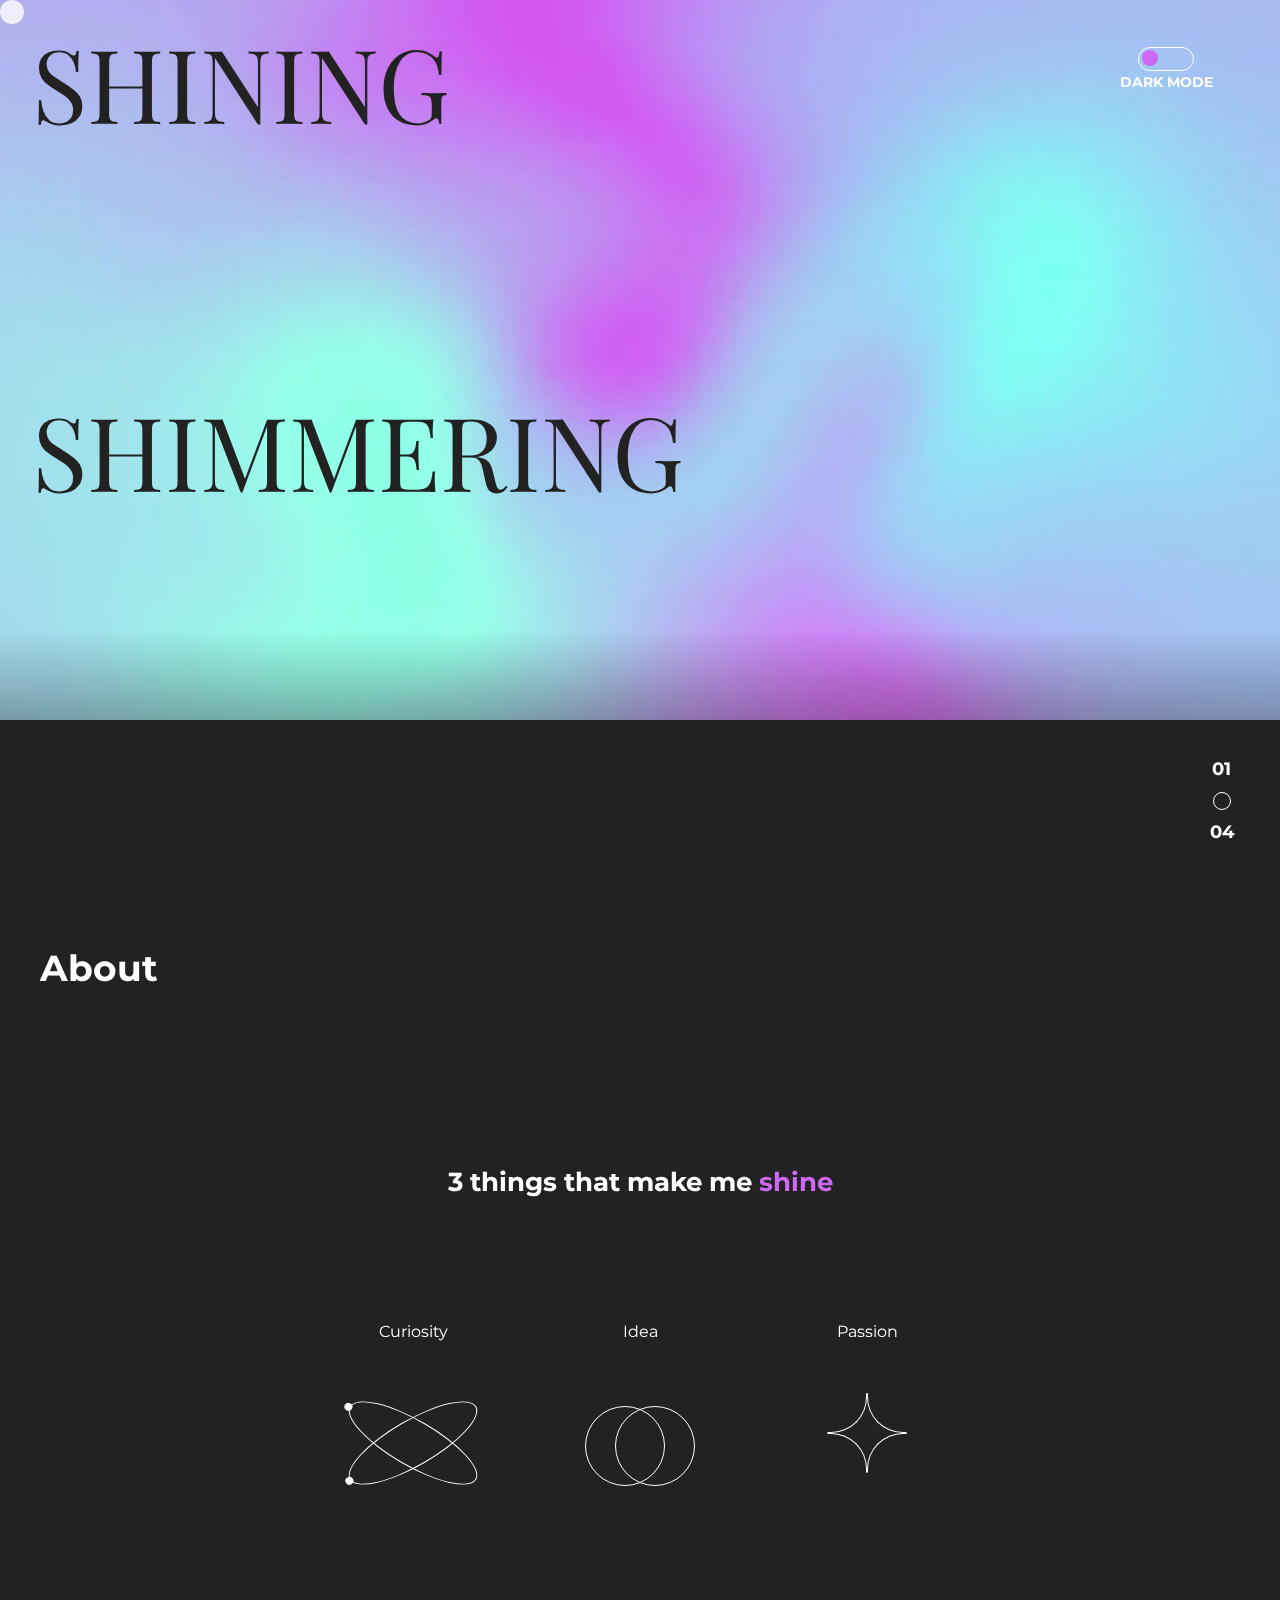
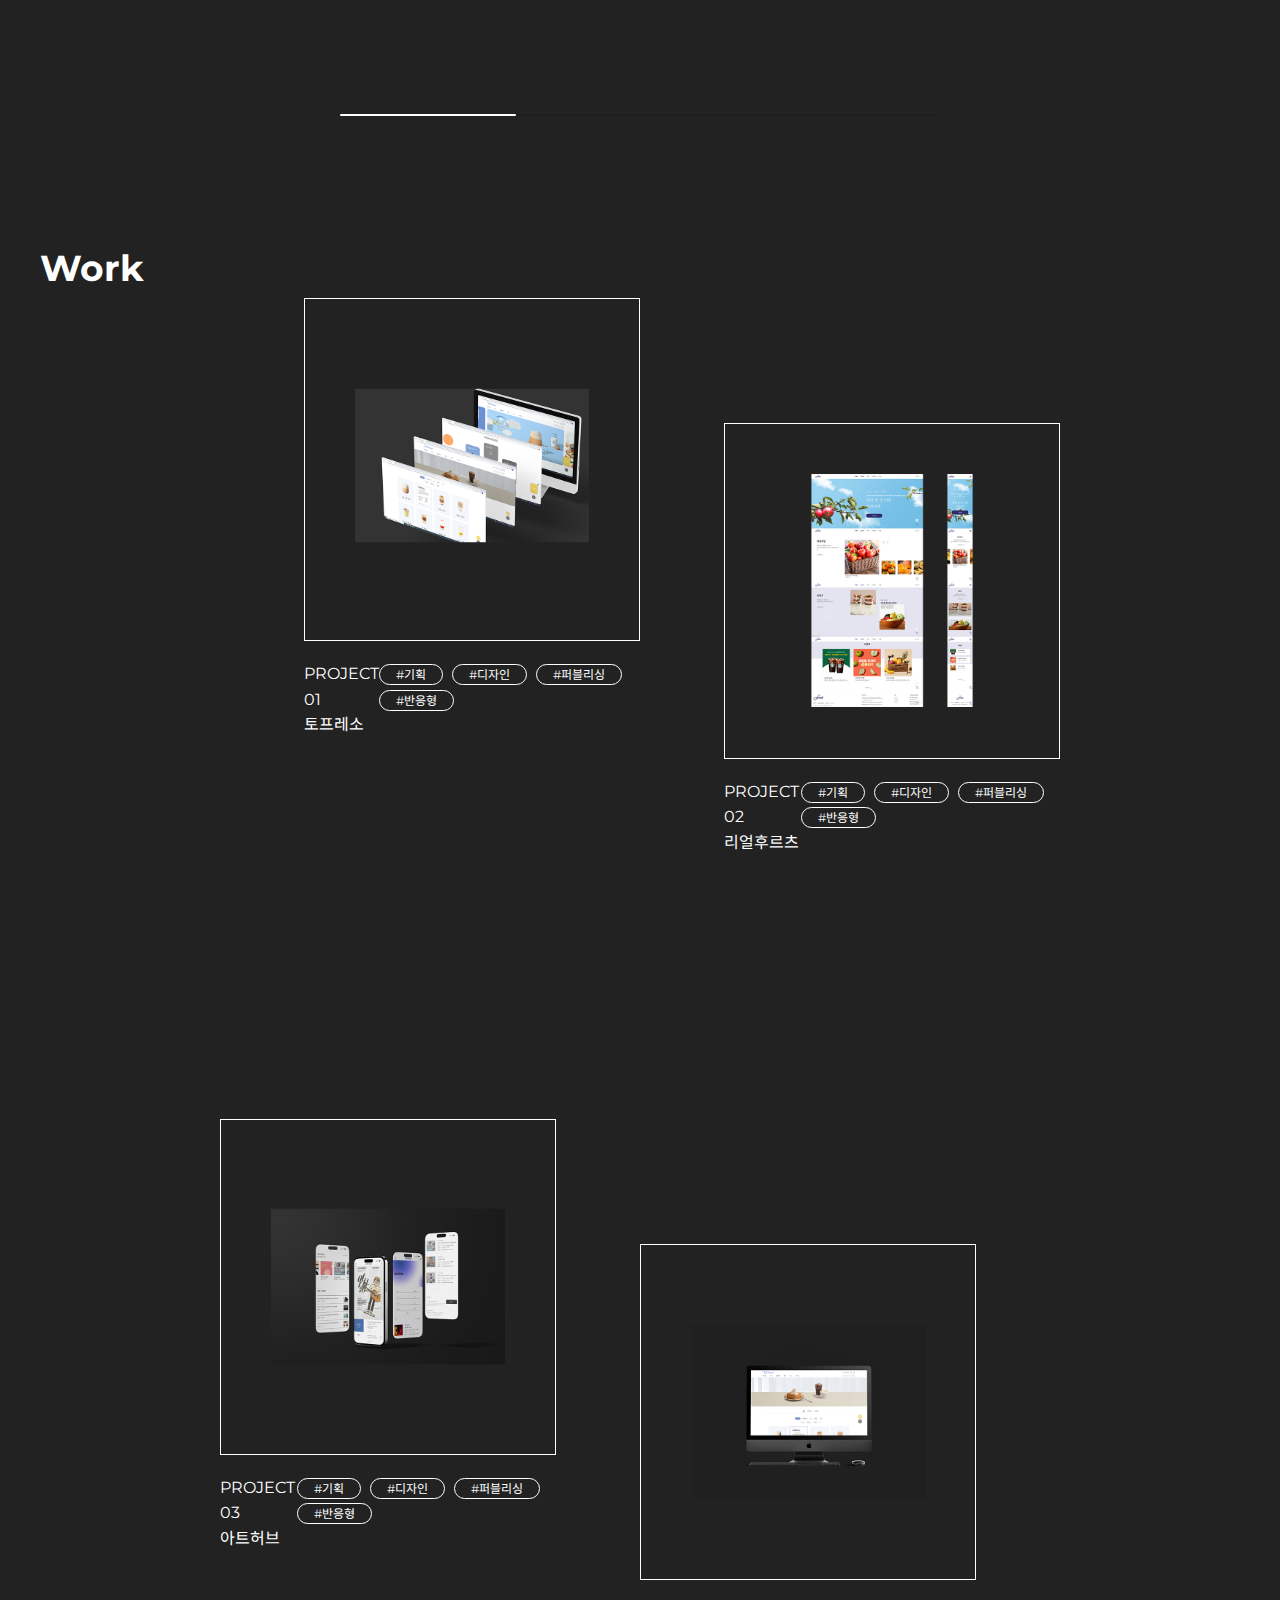
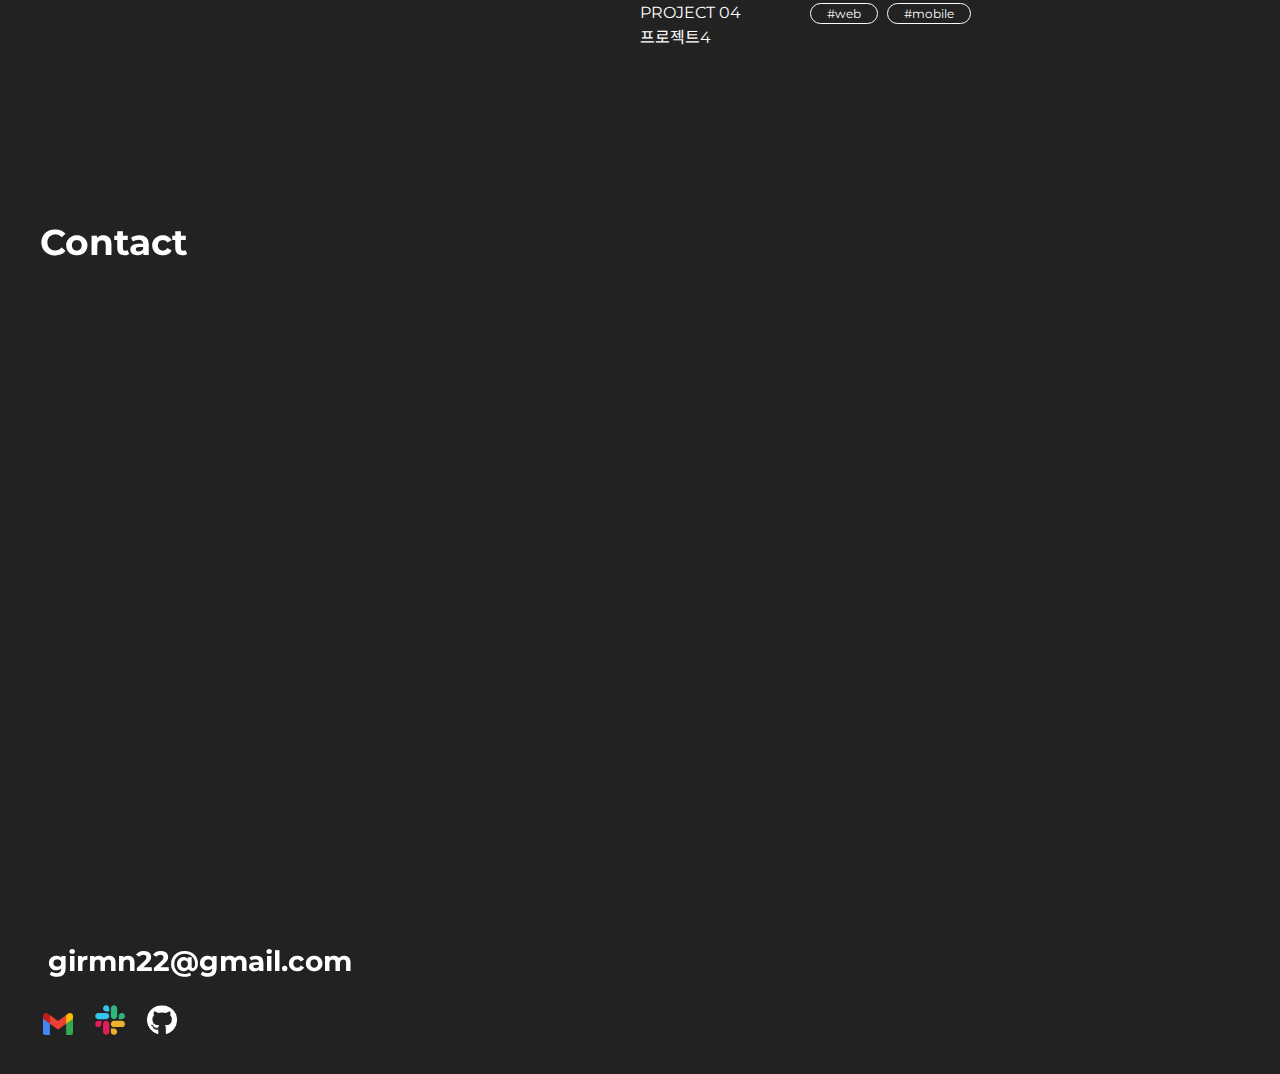
==== commit 86279dae: "22.12.23" ====
--- a/index.html
+++ b/index.html
@@ -14,7 +14,7 @@
       rel="stylesheet"
       href="https://cdn.jsdelivr.net/npm/swiper/swiper-bundle.min.css"
     />
-    <link href="https://unpkg.com/aos@2.3.1/dist/aos.css" rel="stylesheet">
+    <link href="https://unpkg.com/aos@2.3.1/dist/aos.css" rel="stylesheet" />
     <link rel="stylesheet" href="./css/common.css" />
     <!-- Swiper JS -->
     <script src="https://cdn.jsdelivr.net/npm/swiper/swiper-bundle.min.js"></script>
@@ -27,15 +27,15 @@
       <div class="toggle_btn">
         <div class="switch">
           <div class="switch_btn on"></div>
-          <p class="light_p">LIGHT MODE</p>
-          <p class="dark_p on">DARK MODE</p>
-        </div>
+        </div>
+        <p class="light_p">LIGHT MODE</p>
+        <p class="dark_p on">DARK MODE</p>
       </div>
       <div class="fullpage-nav">
         <span class="page-current">01</span>
         <span></span>
         <span class="page-total">04</span>
-        <a href="#sec1" class="goTop_btn"  data-style="style1">go to top</a>
+        <a href="#sec1" class="goTop_btn" data-style="style1">go to top</a>
       </div>
       <section class="section1" id="sec1">
         <div class="banner">
@@ -103,16 +103,18 @@
                   <div class="info">
                     <h3>황&emsp;&nbsp;ㅐ은</h3>
                     <p>1996.04.08</p>
-                    <a href="mailto:girmn22@gmail.com"  data-style="style1">girmn22@gmail.com</a>
+                    <a href="mailto:girmn22@gmail.com" data-style="style1"
+                      >girmn22@gmail.com</a
+                    >
                   </div>
                   <p>
-                      새로운 변화가 시작되면
-                      <strong>설레이고 반짝이는 마음</strong>을 숨길 수 없습니다. </span
-                    ><br />
-                      코드를 향한 <strong>무한한 호기심</strong>은 제 눈을 늘
-                      <strong>빛나게</strong> 해줍니다.<br />
-                      제가 디자인, 설계하고 생각한 결과가 출력될 때 한층 더 성장된
-                      것 같아<strong> 뿌듯함</strong>을 느낍니다.<br />
+                    새로운 변화가 시작되면
+                    <strong>설레이고 반짝이는 마음</strong>을 숨길 수
+                    없습니다.<br />
+                    코드를 향한 <strong>무한한 호기심</strong>은 제 눈을 늘
+                    <strong>빛나게</strong> 해줍니다.<br />
+                    제가 디자인, 설계하고 생각한 결과가 출력될 때 한층 더 성장된
+                    것 같아<strong> 뿌듯함</strong>을 느낍니다.<br />
                     잘하는 것보다 <strong>배우는 자세</strong>가 더 중요하다
                     생각합니다. 코드리뷰를 두려워 하지않고 책임감을 가지고
                     프로젝트를
@@ -131,19 +133,19 @@
                 </p>
                 <ul class="graph">
                   <li>
-                    <div class="pie animate no-round" style="--p:90;"> 90%</div>
+                    <div class="pie animate no-round" style="--p: 90">90%</div>
                     <p>HTML5</p>
                   </li>
                   <li>
-                    <div class="pie animate no-round" style="--p:90;"> 90%</div>
+                    <div class="pie animate no-round" style="--p: 90">90%</div>
                     <p>CSS</p>
                   </li>
                   <li>
-                    <div class="pie animate no-round" style="--p:60;"> 60%</div>
+                    <div class="pie animate no-round" style="--p: 60">60%</div>
                     <p>JAVA Script</p>
                   </li>
                   <li>
-                    <div class="pie animate no-round" style="--p:60;"> 60%</div>
+                    <div class="pie animate no-round" style="--p: 60">60%</div>
                     <p>jQuery</p>
                   </li>
                 </ul>
@@ -160,15 +162,15 @@
                 </p>
                 <ul class="graph">
                   <li>
-                      <div class="pie animate no-round" style="--p:90;"> 90%</div>
+                    <div class="pie animate no-round" style="--p: 90">90%</div>
                     <p>Figma</p>
                   </li>
                   <li>
-                      <div class="pie animate no-round" style="--p:90;"> 90%</div>
+                    <div class="pie animate no-round" style="--p: 90">90%</div>
                     <p>Sketch</p>
                   </li>
                   <li>
-                      <div class="pie animate no-round" style="--p:70;"> 70%</div>
+                    <div class="pie animate no-round" style="--p: 70">70%</div>
                     <p>XD</p>
                   </li>
                 </ul>
@@ -183,11 +185,11 @@
                 </p>
                 <ul class="graph">
                   <li>
-                    <div class="pie animate no-round" style="--p:90;"> 90%</div>
+                    <div class="pie animate no-round" style="--p: 90">90%</div>
                     <p>PhotoShop</p>
                   </li>
                   <li>
-                    <div class="pie animate no-round" style="--p:90;"> 90%</div>
+                    <div class="pie animate no-round" style="--p: 90">90%</div>
                     <p>Illustrator</p>
                   </li>
                 </ul>
@@ -204,8 +206,16 @@
             <div class="box">
               <div class="thumb">
                 <div class="thumb_img">
-                  <img src="./image/mockup/project1.jpg" alt="" data-style="style1">
-                  <a href="./sub_page/sub1.html" class="more"  data-style="style1">
+                  <img
+                    src="./image/mockup/pro1.png"
+                    alt=""
+                    data-style="style1"
+                  />
+                  <a
+                    href="./sub_page/sub1.html"
+                    class="more"
+                    data-style="style1"
+                  >
                     <span>view more</span>
                   </a>
                 </div>
@@ -225,8 +235,12 @@
             </div>
             <div class="box">
               <div class="thumb">
-                <img src="./image/real_fruit/real_fruit_index2.png" alt=""  data-style="style1"/>
-                <a href="#" class="more"  data-style="style1">
+                <img
+                  src="./image/real_fruit/real_fruit_index2.png"
+                  alt=""
+                  data-style="style1"
+                />
+                <a href="#" class="more" data-style="style1">
                   <span>view more</span>
                 </a>
               </div>
@@ -244,29 +258,29 @@
               </div>
             </div>
             <div class="box">
-            <div class="thumb" >
-              <img src="./image/mockup/project3.jpg" alt="" data-style="style1"/>
-              <a href="./sub_page/sub3.html" class="more" data-style="style1">
-                <span>view more</span>
-              </a>
-            </div>
-            <div class="dec">
-              <div class="title">
-                <p class="project">PROJECT 03</p>
-                <p class="name">아트허브</p>
-              </div>
-              <div class="tags">
-                <span>#기획</span>
-                <span>#디자인</span>
-                <span>#퍼블리싱</span>
-                <span>#반응형</span>
-              </div>
-            </div>
+              <div class="thumb">
+                <img src="./image/mockup/pro3.png" alt="" data-style="style1" />
+                <a href="./sub_page/sub3.html" class="more" data-style="style1">
+                  <span>view more</span>
+                </a>
+              </div>
+              <div class="dec">
+                <div class="title">
+                  <p class="project">PROJECT 03</p>
+                  <p class="name">아트허브</p>
+                </div>
+                <div class="tags">
+                  <span>#기획</span>
+                  <span>#디자인</span>
+                  <span>#퍼블리싱</span>
+                  <span>#반응형</span>
+                </div>
+              </div>
             </div>
             <div class="box">
               <div class="thumb">
-                <img src="./image/mockup/project4.jpg" alt="" data-style="style1"/>
-                <a href="#" class="more"   data-style="style1">
+                <img src="./image/mockup/pro4.png" alt="" data-style="style1" />
+                <a href="#" class="more" data-style="style1">
                   <span>not yet</span>
                 </a>
               </div>
@@ -289,31 +303,51 @@
           <h2>Contact</h2>
           <div class="sec4_inner">
             <div class="text_con">
-              <div data-aos="fade-up" data-aos-duration="1500">진화하는 문화에 두려워하지 않는, </div>
-              <div data-aos="fade-up" data-aos-duration="2000">문화를 만들어가는,</div>
-              <div data-aos="fade-up" data-aos-duration="2500">실패를 공감하고 성공을 나누는,</div>
-              <div data-aos="fade-up" data-aos-duration="3000">동료와 함께 성장하는게 좋은 팀플레이어</div>
+              <div data-aos="fade-up" data-aos-duration="1500">
+                진화하는 문화에 두려워하지 않는,
+              </div>
+              <div data-aos="fade-up" data-aos-duration="1600">
+                문화를 만들어가는,
+              </div>
+              <div data-aos="fade-up" data-aos-duration="1700">
+                실패를 공감하고 성공을 나누는,
+              </div>
+              <div data-aos="fade-up" data-aos-duration="1800">
+                동료와 함께 성장하는게 좋은 팀플레이어
+              </div>
             </div>
             <div class="contact">
-              <a href="mailto:girmn22@gmail.com" data-style="style1">girmn22@gmail.com</a>
+              <a href="mailto:girmn22@gmail.com">girmn22@gmail.com</a>
               <div class="cont_icon">
-                <a href="mailto:girmn22@gmail.com"  data-style="style1"
+                <a href="mailto:girmn22@gmail.com" data-style="style1"
                   ><img src="./image/icon/Gmail_icon_(2020).svg.png" alt=""
                 /></a>
-                <a href="mailto:girmn22@gmail.com"  data-style="style1">
+                <a href="mailto:girmn22@gmail.com" data-style="style1">
                   <img src="./image/icon/Slack__Logo.svg" alt="" />
                 </a>
-                <a href="https://github.com/chaennn" class="gitLogo darkV on"  data-style="style1"
-                  ><img src="./image/icon/github_white.png" alt=""
-                />
-                </a>
-                <a href="https://github.com/chaennn" class="gitLogo lightV"  data-style="style1">
-                <img src="./image/icon/Font_Awesome_5_brands_github.png" alt=""></a>
+                <a
+                  href="https://github.com/chaennn"
+                  class="gitLogo darkV on"
+                  data-style="style1"
+                  ><img src="./image/icon/github_white.png" alt="" />
+                </a>
+                <a
+                  href="https://github.com/chaennn"
+                  class="gitLogo lightV"
+                  data-style="style1"
+                >
+                  <img
+                    src="./image/icon/Font_Awesome_5_brands_github.png"
+                    alt=""
+                /></a>
               </div>
             </div>
           </div>
         </div>
       </section>
     </div>
+    <script>
+      AOS.init();
+    </script>
   </body>
 </html>
--- a/css/common.css
+++ b/css/common.css
@@ -117,6 +117,12 @@
 }
 
 .toggle_btn {
+  width: 100px;
+  height: 50px;
+  display: flex;
+  flex-direction: column;
+  justify-content: center;
+  align-items: center;
   position: fixed;
   top: 5%;
   right: 5%;
@@ -137,21 +143,17 @@
   border-radius: 100%;
   background-color: var(--light-point-c);
   position: absolute;
-  top: 4px;
-  left: 36px;
+  top: 5px;
+  left: 57px;
 }
 
 .switch .switch_btn.on {
   background-color: var(--dark-point-c);
-  left: 4px;
+  left: 26px;
 }
 
 .toggle_btn p {
-  width: 200%;
-  font-size: 0.8vw;
-  position: absolute;
-  left: -40%;
-  bottom: -110%;
+  font-size: 14px;
 }
 
 /* page-nav */
@@ -176,9 +178,8 @@
 }
 
 .fullpage-nav span:nth-of-type(2) {
-  content: "";
-  width: 20px;
-  height: 20px;
+  width: 10px;
+  height: 10px;
   border: 1px solid var(--light-c1);
   border-radius: 50%;
   margin: auto;
@@ -367,7 +368,7 @@
 }
 
 .slide1 .icon dl {
-  padding: 1rem;
+  /* padding: 1rem; */
   margin-top: 1rem;
   display: flex;
   justify-content: center;
@@ -798,7 +799,6 @@
 .section3 .box {
   width: 100%;
   height: auto;
-  /* position: relative; */
 }
 
 .section3 .box:nth-of-type(1) {
@@ -819,7 +819,6 @@
 }
 
 .section3 .box .thumb {
-  height: 460px;
   padding: 15%;
   border: 1px solid var(--light-c1);
   background-color: var(--dark-c1);
@@ -840,7 +839,8 @@
 }
 
 .section3 .box .tags span {
-  padding: 3px 14px;
+  padding: 2px 16px;
+  margin-right: 5px;
   border: 1px solid var(--light-c1);
   border-radius: 90px;
   font-size: 12px;
@@ -967,7 +967,7 @@
   }
 
   .fullpage-nav {
-    right: 5%;
+    right: 8%;
   }
 
   .banner_video video {
@@ -993,11 +993,10 @@
   }
 
   .section2 .slide1 .li_inner {
-    width: 90% !important;
+    width: 100% !important;
   }
 
   .slide1 li:first-of-type .li_inner {
-    width: 50%;
     font-size: 2rem;
     font-weight: bold;
     text-align: center;
@@ -1075,6 +1074,23 @@
     margin-top: 10%;
   }
 
+  .section3 .box .dec {
+    flex-direction: column;
+    flex-wrap: wrap;
+  }
+
+  .section3 .box .tags {
+    display: flex;
+    flex-wrap: wrap;
+    padding-top: 5%;
+  }
+
+  .section3 .box .tags span {
+    margin-bottom: 10px;
+    display: flex;
+    flex-wrap: wrap;
+  }
+
   /* sec4 */
 
   .section4::before {
@@ -1085,6 +1101,10 @@
   .section4 .sec4_inner {
     width: 100%;
   }
+  .section4 .contact > a {
+    font-size: 5vw;
+  }
+
   .section4 .cont_icon a {
     width: 10%;
   }
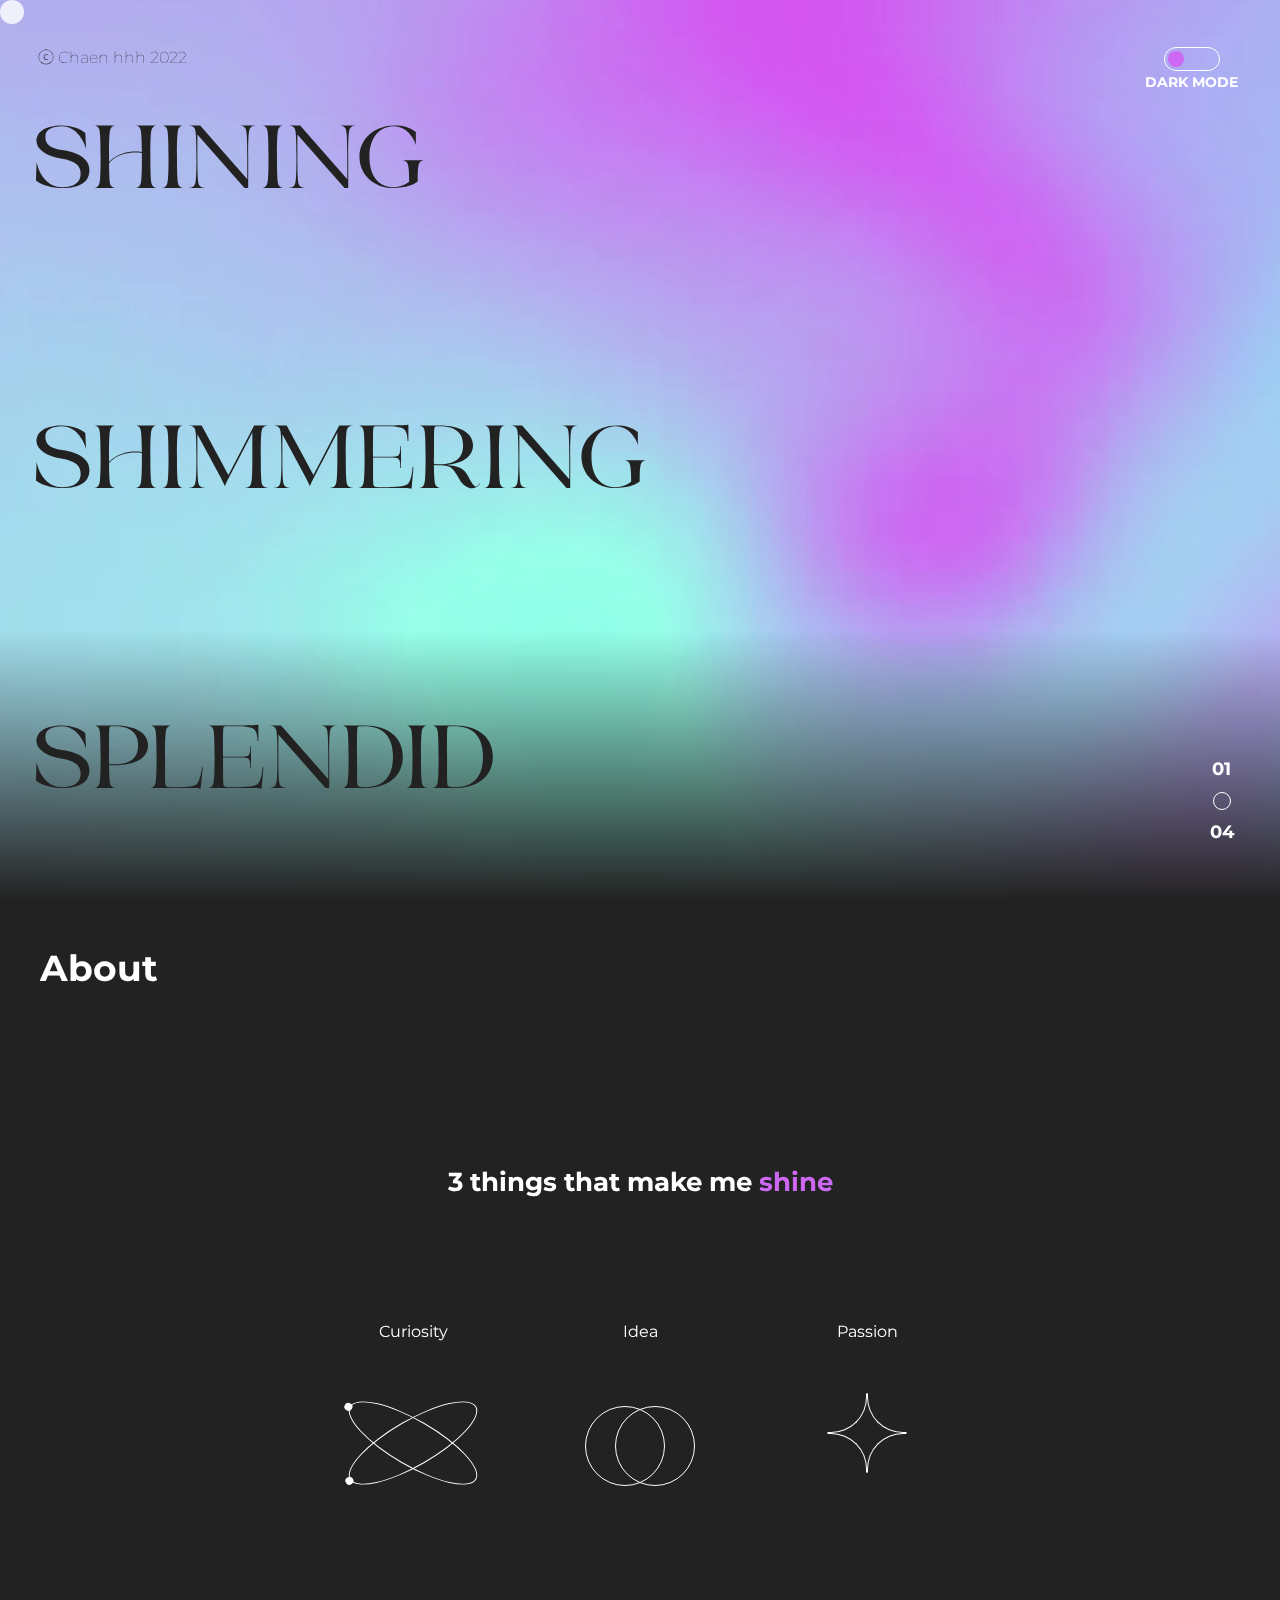
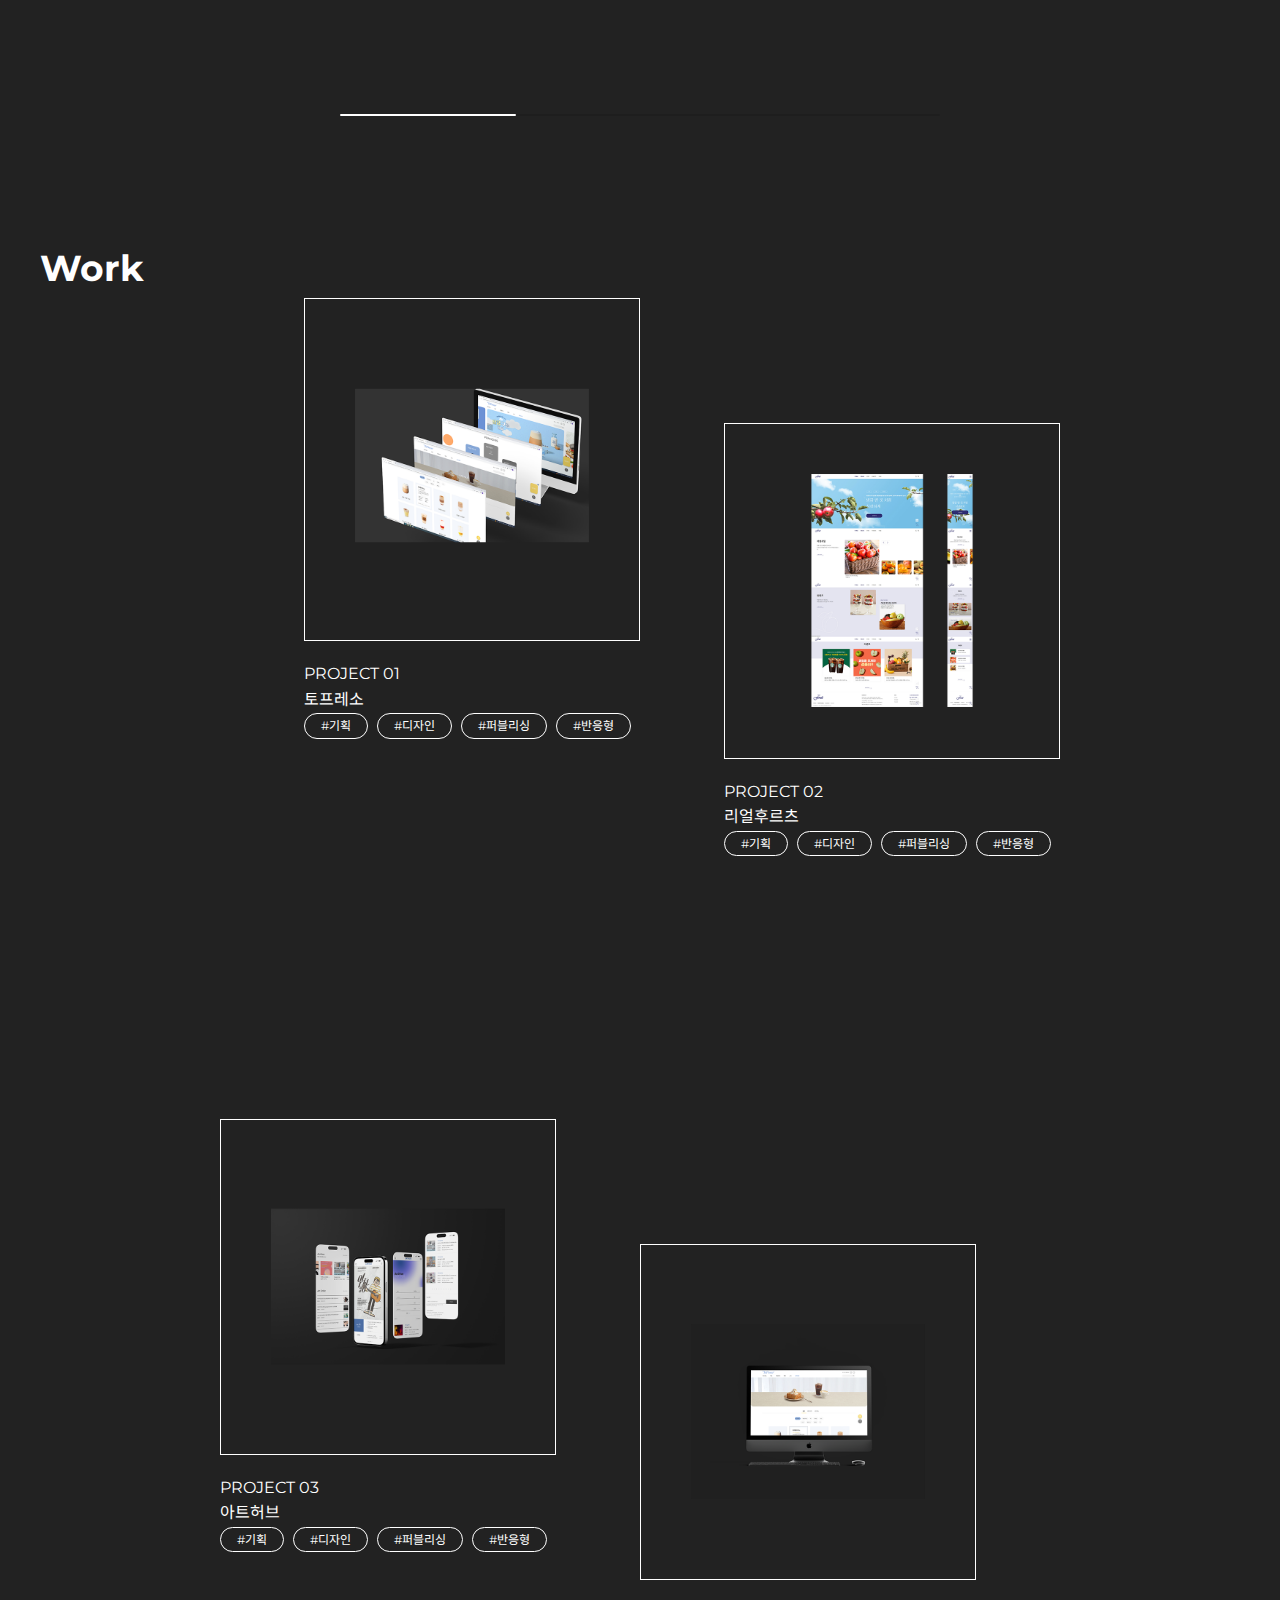
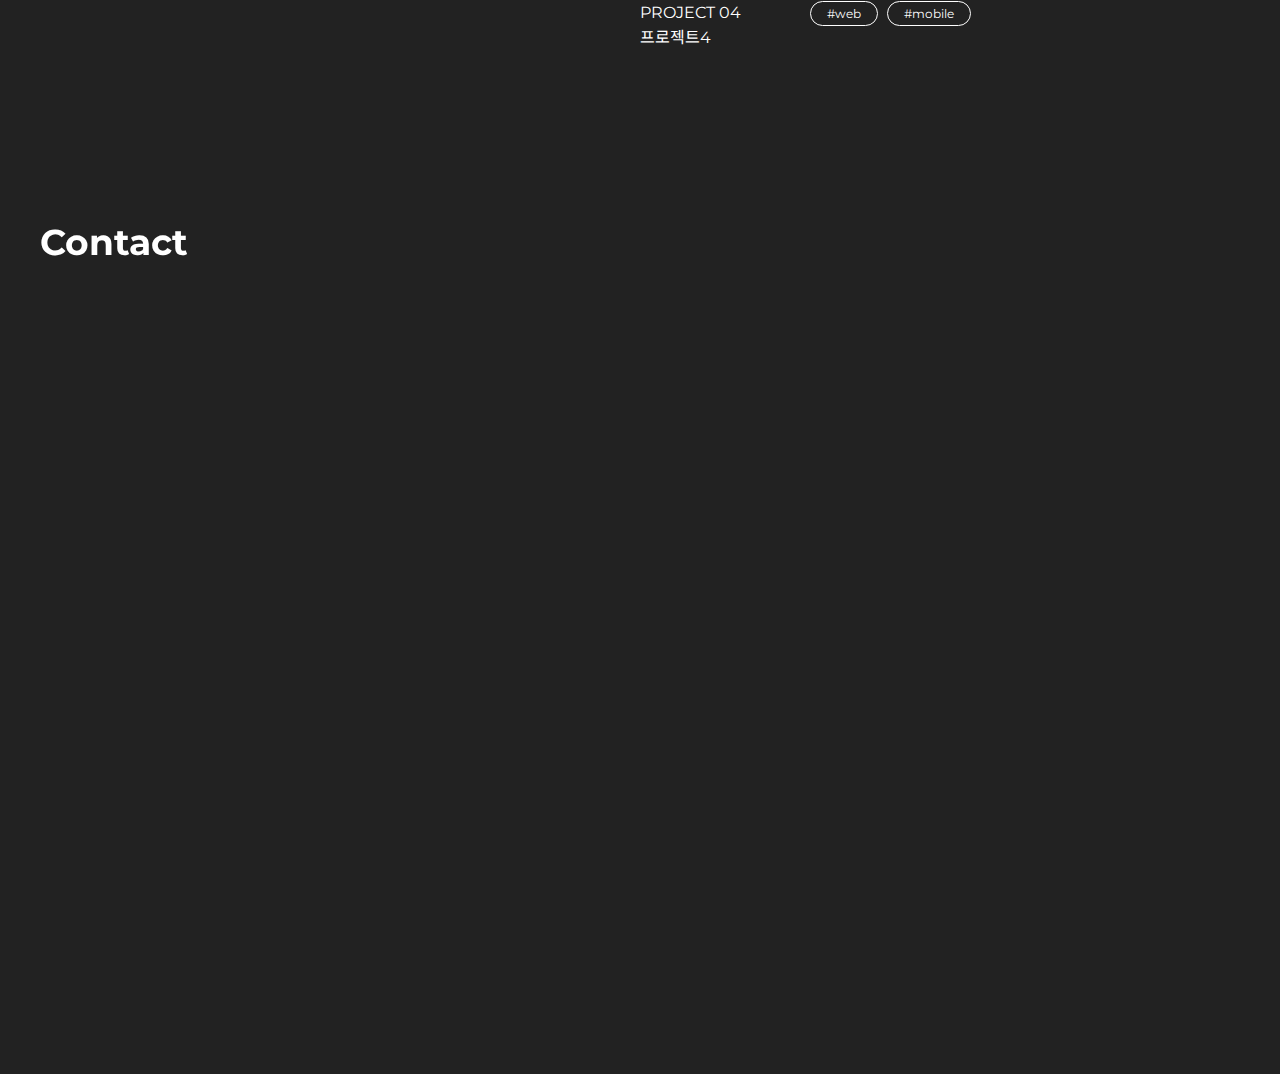
==== commit 6d3fa74d: "22.12.26" ====
--- a/index.html
+++ b/index.html
@@ -39,9 +39,7 @@
       </div>
       <section class="section1" id="sec1">
         <div class="banner">
-          <div class="inner">
-            <h2>ⓒ Chaen hhh 2022</h2>
-          </div>
+          <h2>ⓒ Chaen hhh 2022</h2>
           <div class="banner_title">
             <p>SHINING</p>
             <p>SHIMMERING</p>
@@ -316,7 +314,7 @@
                 동료와 함께 성장하는게 좋은 팀플레이어
               </div>
             </div>
-            <div class="contact">
+            <div class="contact" data-aos="fade-up" data-aos-duration="2000">
               <a href="mailto:girmn22@gmail.com">girmn22@gmail.com</a>
               <div class="cont_icon">
                 <a href="mailto:girmn22@gmail.com" data-style="style1"
--- a/css/common.css
+++ b/css/common.css
@@ -8,6 +8,11 @@
   --light-point-c: #64ddf8;
 }
 
+@font-face {
+  font-family: aequitas;
+  src: url(../font/DEMO-aequitas-bold.otf) format("truetype");
+}
+
 ::selection {
   background-color: var(--light-point-c);
   color: var(--dark-point-c);
@@ -22,10 +27,24 @@
   background-color: var(--dark-c1);
   color: var(--light-c1);
   -ms-overflow-style: none;
+  word-break: keep-all;
 }
 
 body::-webkit-scrollbar {
   display: none;
+}
+
+h2 {
+  font-size: 36px;
+  font-weight: bold;
+}
+a {
+  color: var(--light-c1);
+  cursor: none;
+}
+
+img {
+  width: 100%;
 }
 
 .wrap {
@@ -54,24 +73,11 @@
   backdrop-filter: hue-rotate(90deg);
 }
 
-h2 {
-  font-size: 36px;
-  font-weight: bold;
-}
-a {
-  color: var(--light-c1);
-  cursor: none;
-}
-
 .inner {
   width: calc(100% - 80px);
   height: calc(100% - 80px);
   padding-top: 40px;
   margin: auto;
-}
-
-img {
-  width: 100%;
 }
 
 .wrap {
@@ -125,7 +131,7 @@
   align-items: center;
   position: fixed;
   top: 5%;
-  right: 5%;
+  right: 3%;
   z-index: 999;
 }
 
@@ -143,7 +149,7 @@
   border-radius: 100%;
   background-color: var(--light-point-c);
   position: absolute;
-  top: 5px;
+  top: 12%;
   left: 57px;
 }
 
@@ -191,6 +197,7 @@
 
 .fullpage-nav .goTop_btn.on {
   width: 100px;
+  padding-top: 40px;
   font-weight: bold;
   text-align: center;
   position: absolute;
@@ -207,19 +214,29 @@
   z-index: 1;
 }
 
+.banner h2 {
+  font-size: 1rem;
+  font-weight: lighter;
+  color: var(--dark-c1);
+  position: absolute;
+  top: 5%;
+  left: 3%;
+  z-index: 1;
+}
+
 .banner_title {
   width: 100%;
   min-height: 100vh;
   padding: 2rem;
-  font-family: "Playfair Display", serif;
   color: var(--dark-c1);
-  font-size: 8vw;
+  font-size: 12vw;
   text-transform: uppercase;
   position: absolute;
   top: 0;
   left: 0;
   z-index: 10;
   overflow-x: hidden;
+  font-family: aequitas;
 }
 
 .banner_title p {
@@ -227,7 +244,7 @@
 }
 
 .banner_title p:first-of-type {
-  top: 0;
+  top: 3%;
   animation: title1 15s infinite linear;
 }
 .banner_title p:nth-of-type(2) {
@@ -236,7 +253,7 @@
   animation: title2 15s infinite linear;
 }
 .banner_title p:last-of-type {
-  bottom: 0;
+  bottom: 3%;
   animation: title1 25s infinite linear;
 }
 
@@ -296,7 +313,7 @@
 }
 
 .banner_video video {
-  width: 100%;
+  height: 120%;
 }
 
 /* sec2 */
@@ -325,6 +342,7 @@
 
 .section2 .slide_con > li {
   display: flex;
+  cursor: grab;
 }
 
 .swiper-slide:nth-child(3n) {
@@ -617,7 +635,6 @@
 
 .section2 .txt_con {
   padding-left: 5%;
-  word-break: keep-all;
 }
 
 .section2 .profile .info {
@@ -636,7 +653,7 @@
   background-size: cover;
   position: absolute;
   top: 0;
-  left: 2.5%;
+  left: 3%;
   animation: smallAni 2s infinite linear;
 }
 
@@ -833,17 +850,20 @@
 }
 
 .section3 .box .dec {
+  width: 100%;
   padding-top: 20px;
   display: flex;
   justify-content: space-between;
+  flex-wrap: wrap;
 }
 
 .section3 .box .tags span {
   padding: 2px 16px;
-  margin-right: 5px;
+  margin: 0 5px 5px 0;
   border: 1px solid var(--light-c1);
   border-radius: 90px;
   font-size: 12px;
+  display: inline-block;
 }
 
 .section3 .box a {
@@ -897,7 +917,7 @@
 }
 
 .section4 .sec4_inner {
-  width: 20%;
+  width: 350px;
   height: 100%;
   display: flex;
   flex-direction: column;
@@ -932,7 +952,8 @@
 }
 
 .section4 .cont_icon a {
-  width: 15%;
+  width: 60px;
+  /* width: 15%; */
   padding: 0.2rem;
   margin-right: 1rem;
   display: inline-block;
@@ -962,10 +983,6 @@
 /***** 반응형 *****/
 
 @media (max-width: 600px) {
-  .toggle_btn p {
-    left: -10%;
-  }
-
   .fullpage-nav {
     right: 8%;
   }
@@ -976,7 +993,7 @@
   }
 
   .banner_title {
-    font-size: 10vh;
+    font-size: 20vh;
   }
 
   .banner_title p:first-of-type {
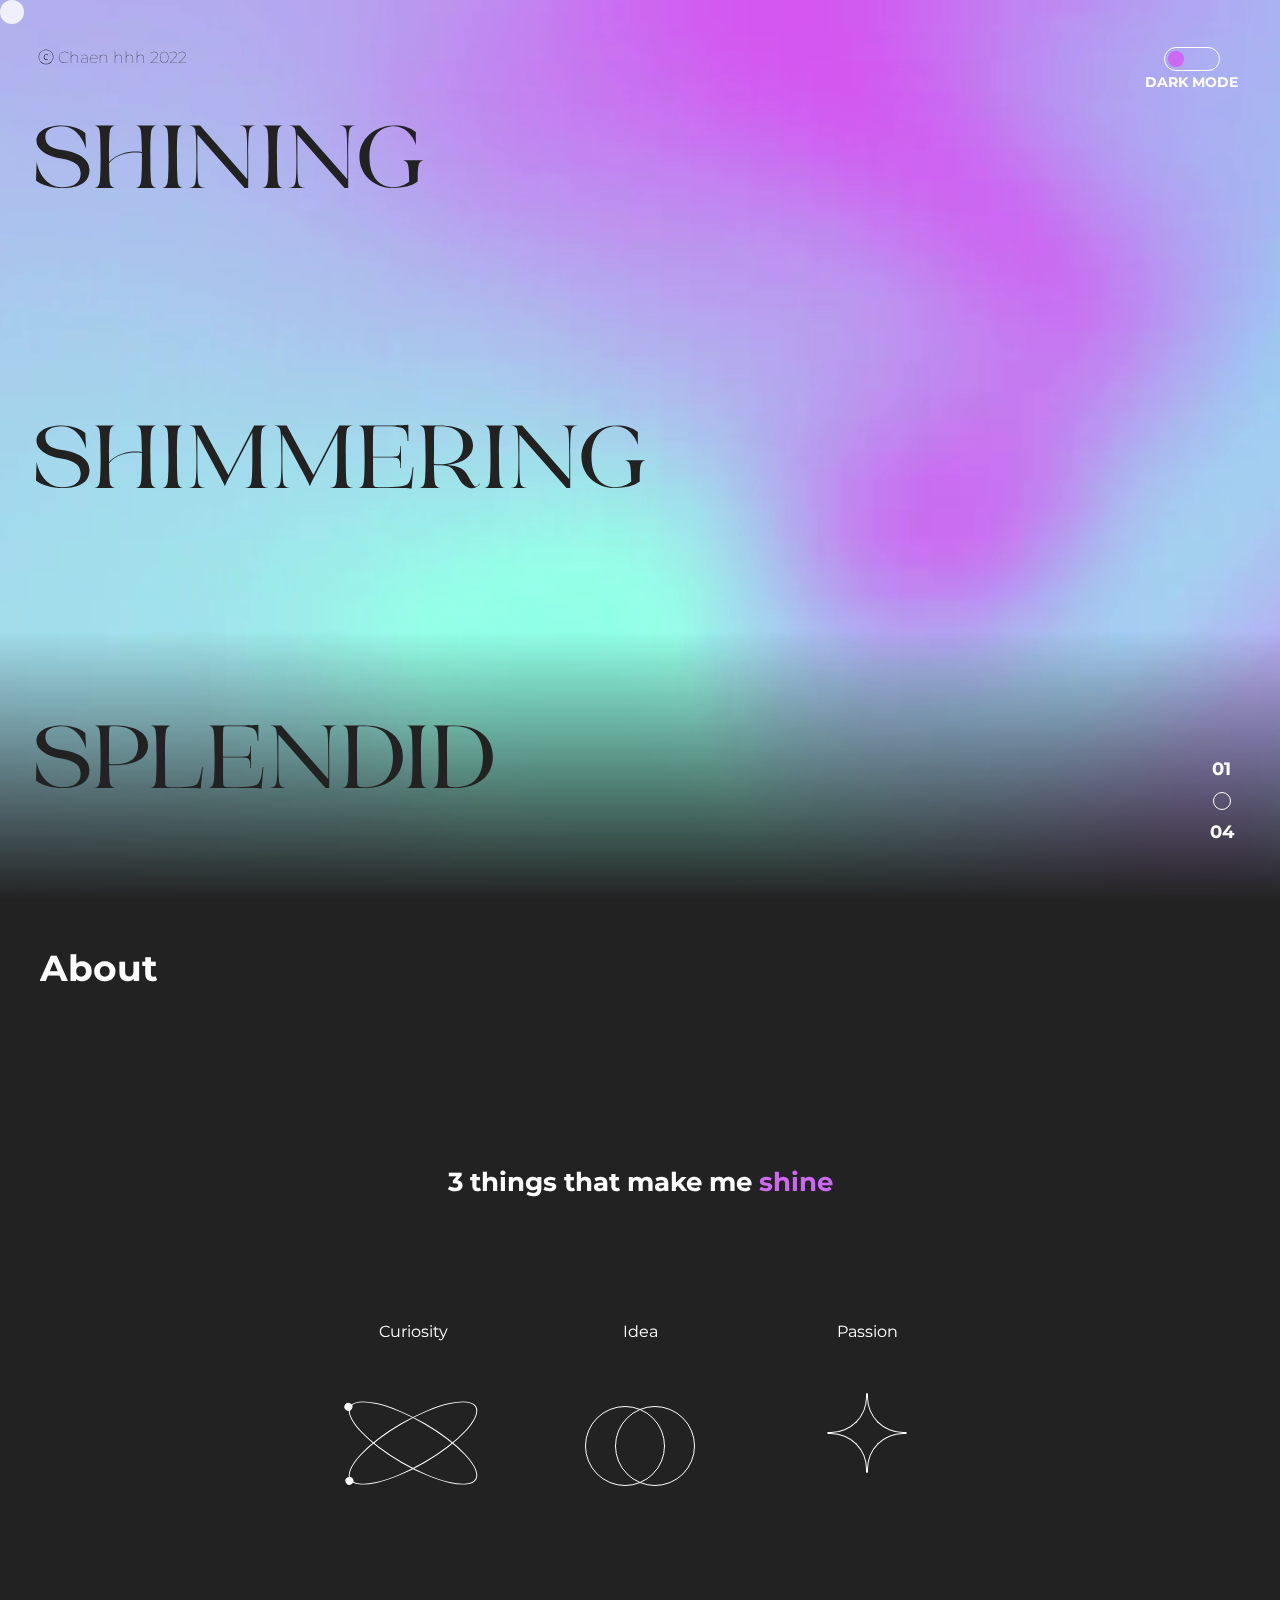
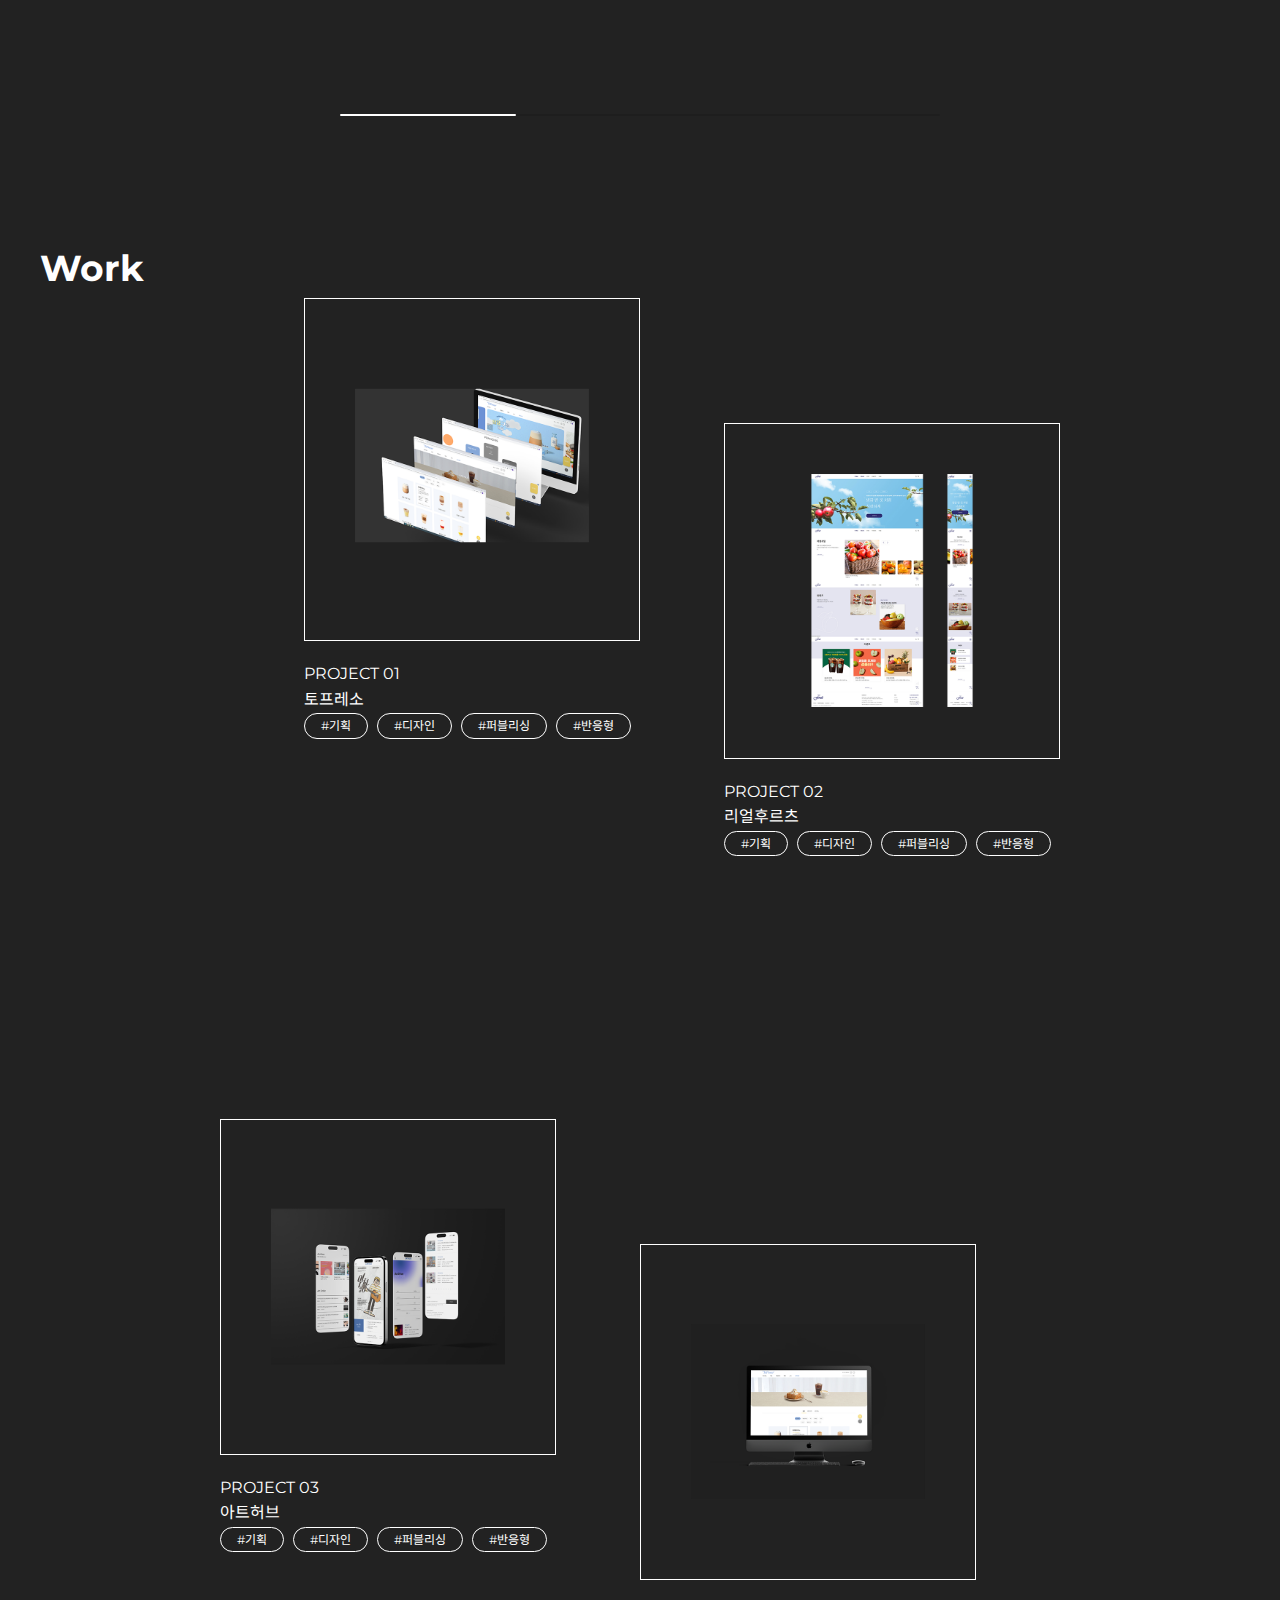
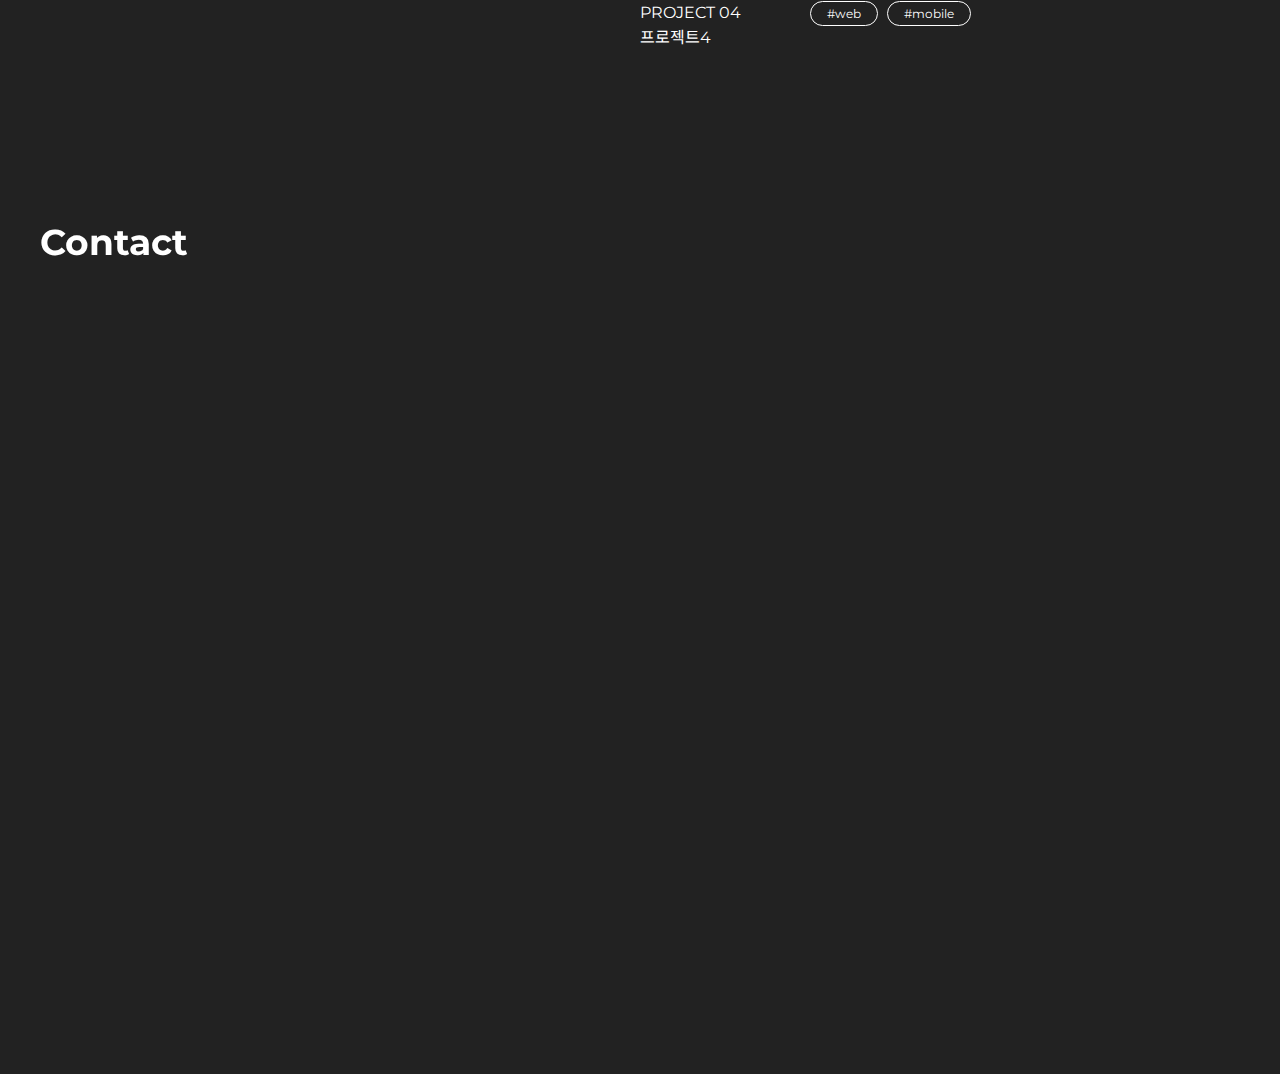
==== commit 766236be: "22.12.26" ====
--- a/index.html
+++ b/index.html
@@ -238,7 +238,7 @@
                   alt=""
                   data-style="style1"
                 />
-                <a href="#" class="more" data-style="style1">
+                <a href="./sub_page/sub2.html" class="more" data-style="style1">
                   <span>view more</span>
                 </a>
               </div>
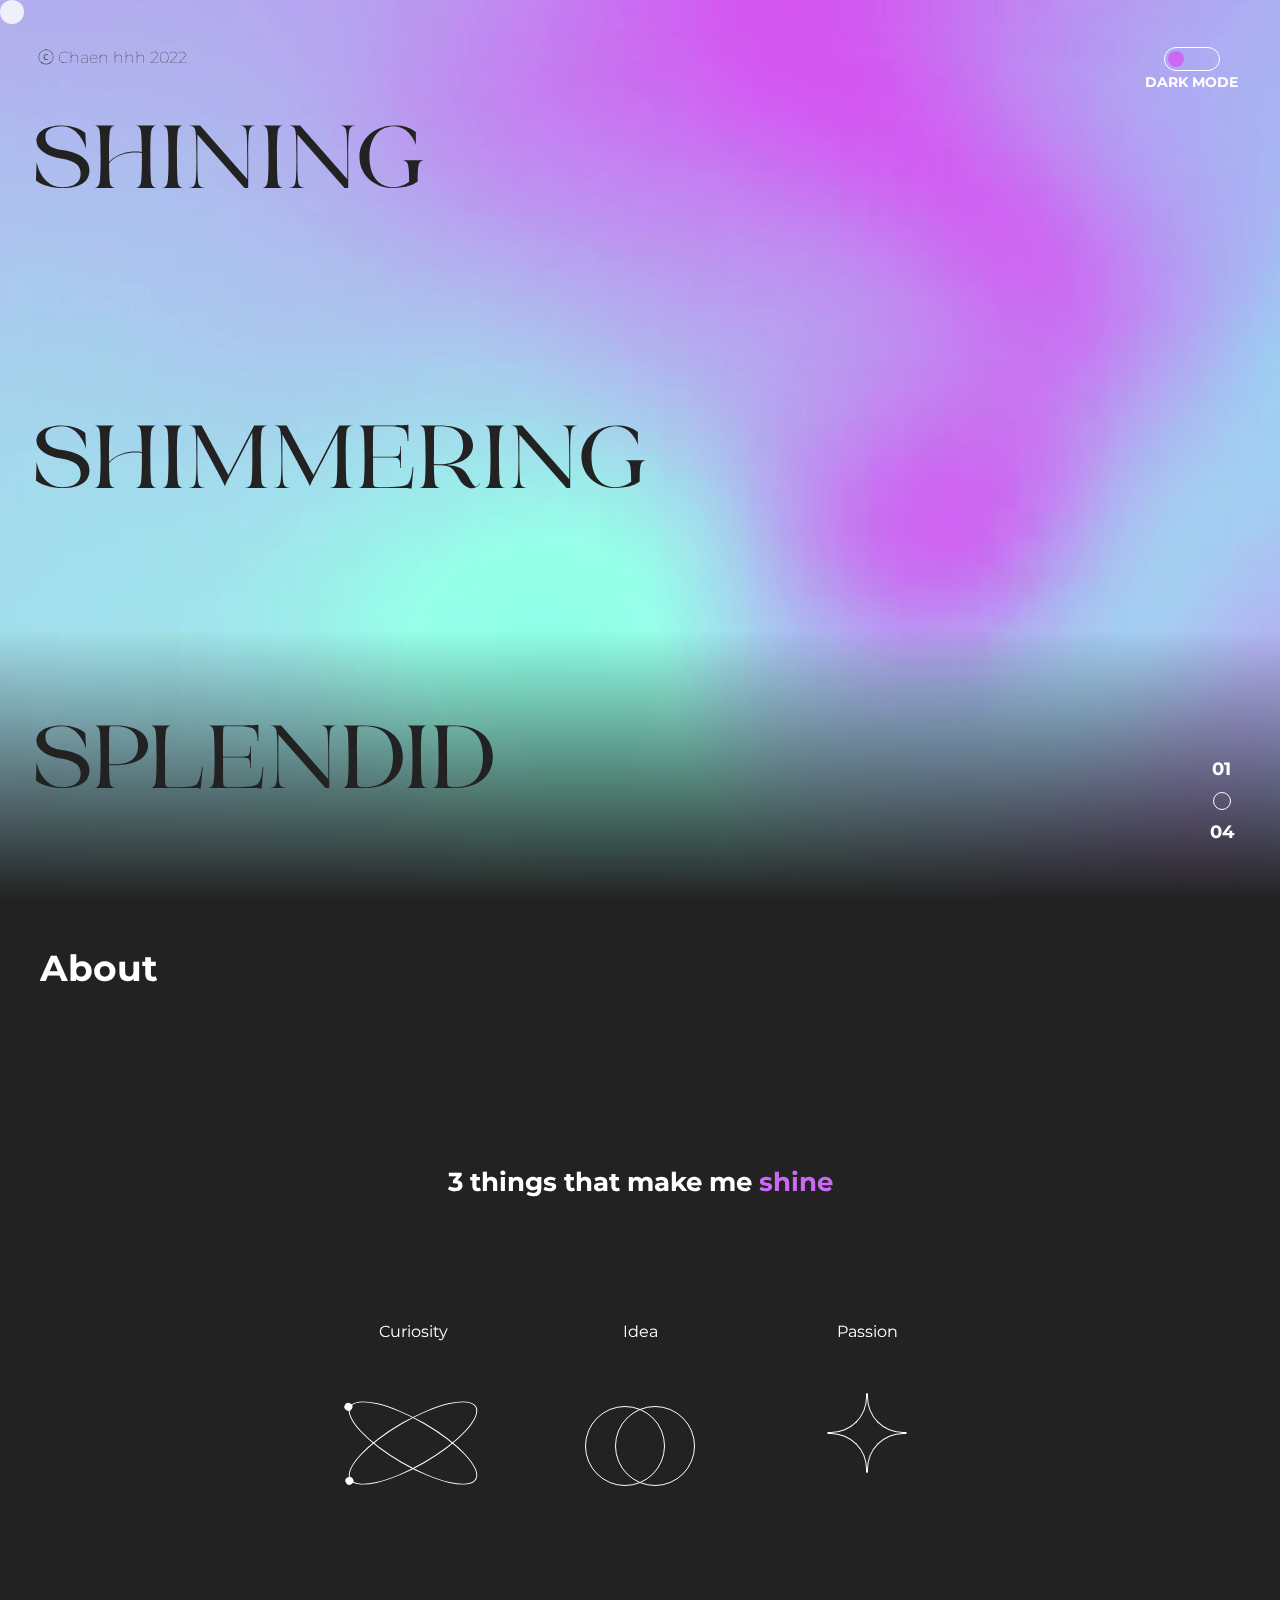
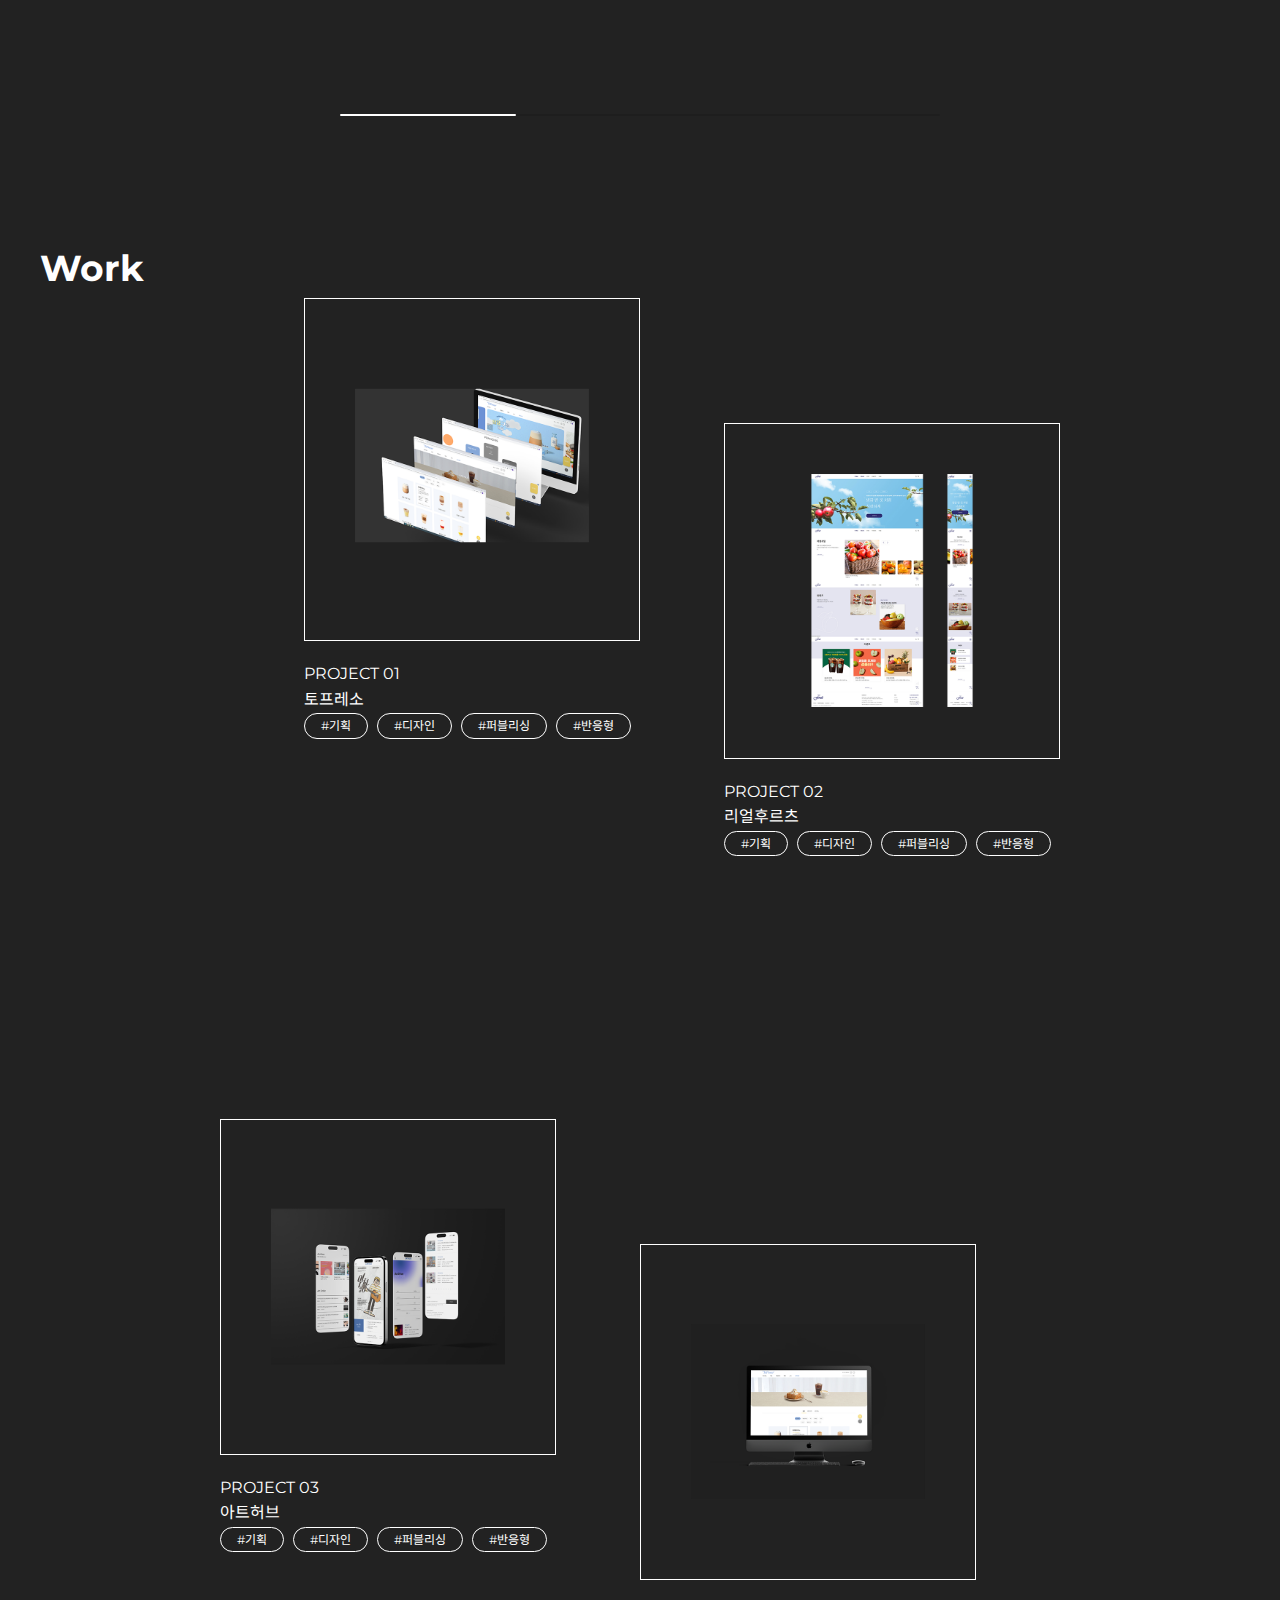
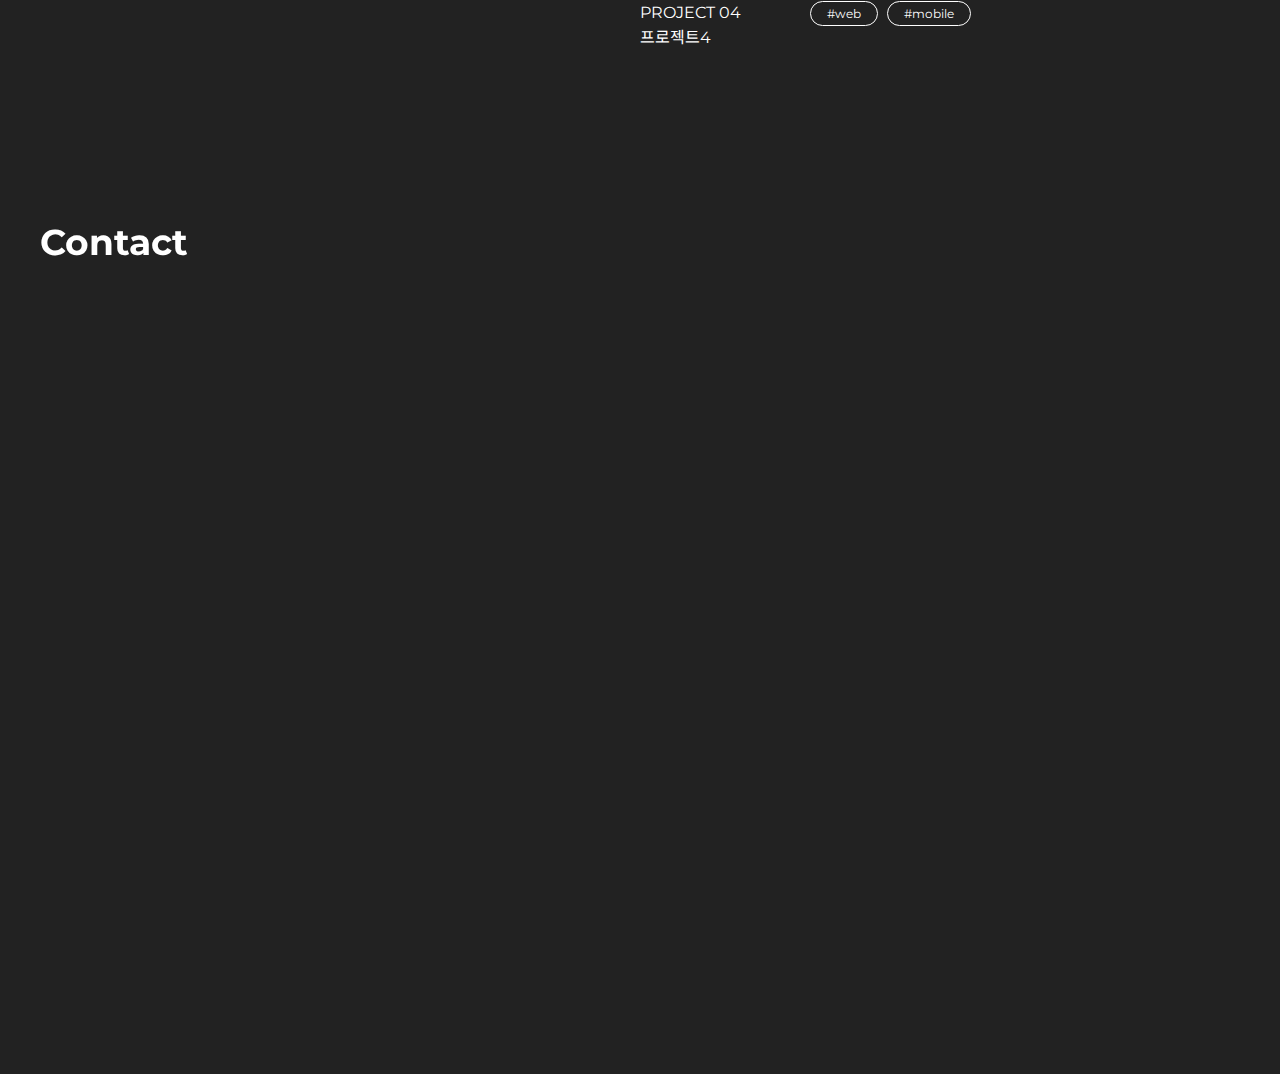
==== commit b15e2fd0: "22.12.27" ====
--- a/index.html
+++ b/index.html
@@ -20,6 +20,8 @@
     <script src="https://cdn.jsdelivr.net/npm/swiper/swiper-bundle.min.js"></script>
     <script src="https://unpkg.com/aos@2.3.1/dist/aos.js"></script>
     <script src="./js/common.js" defer></script>
+    <script src="./js/mouse_pointer.js" defer></script>
+    <script src="./js/oncontextmenu.js" defer></script>
   </head>
   <body oncontextmenu="return false">
     <div class="wrap">
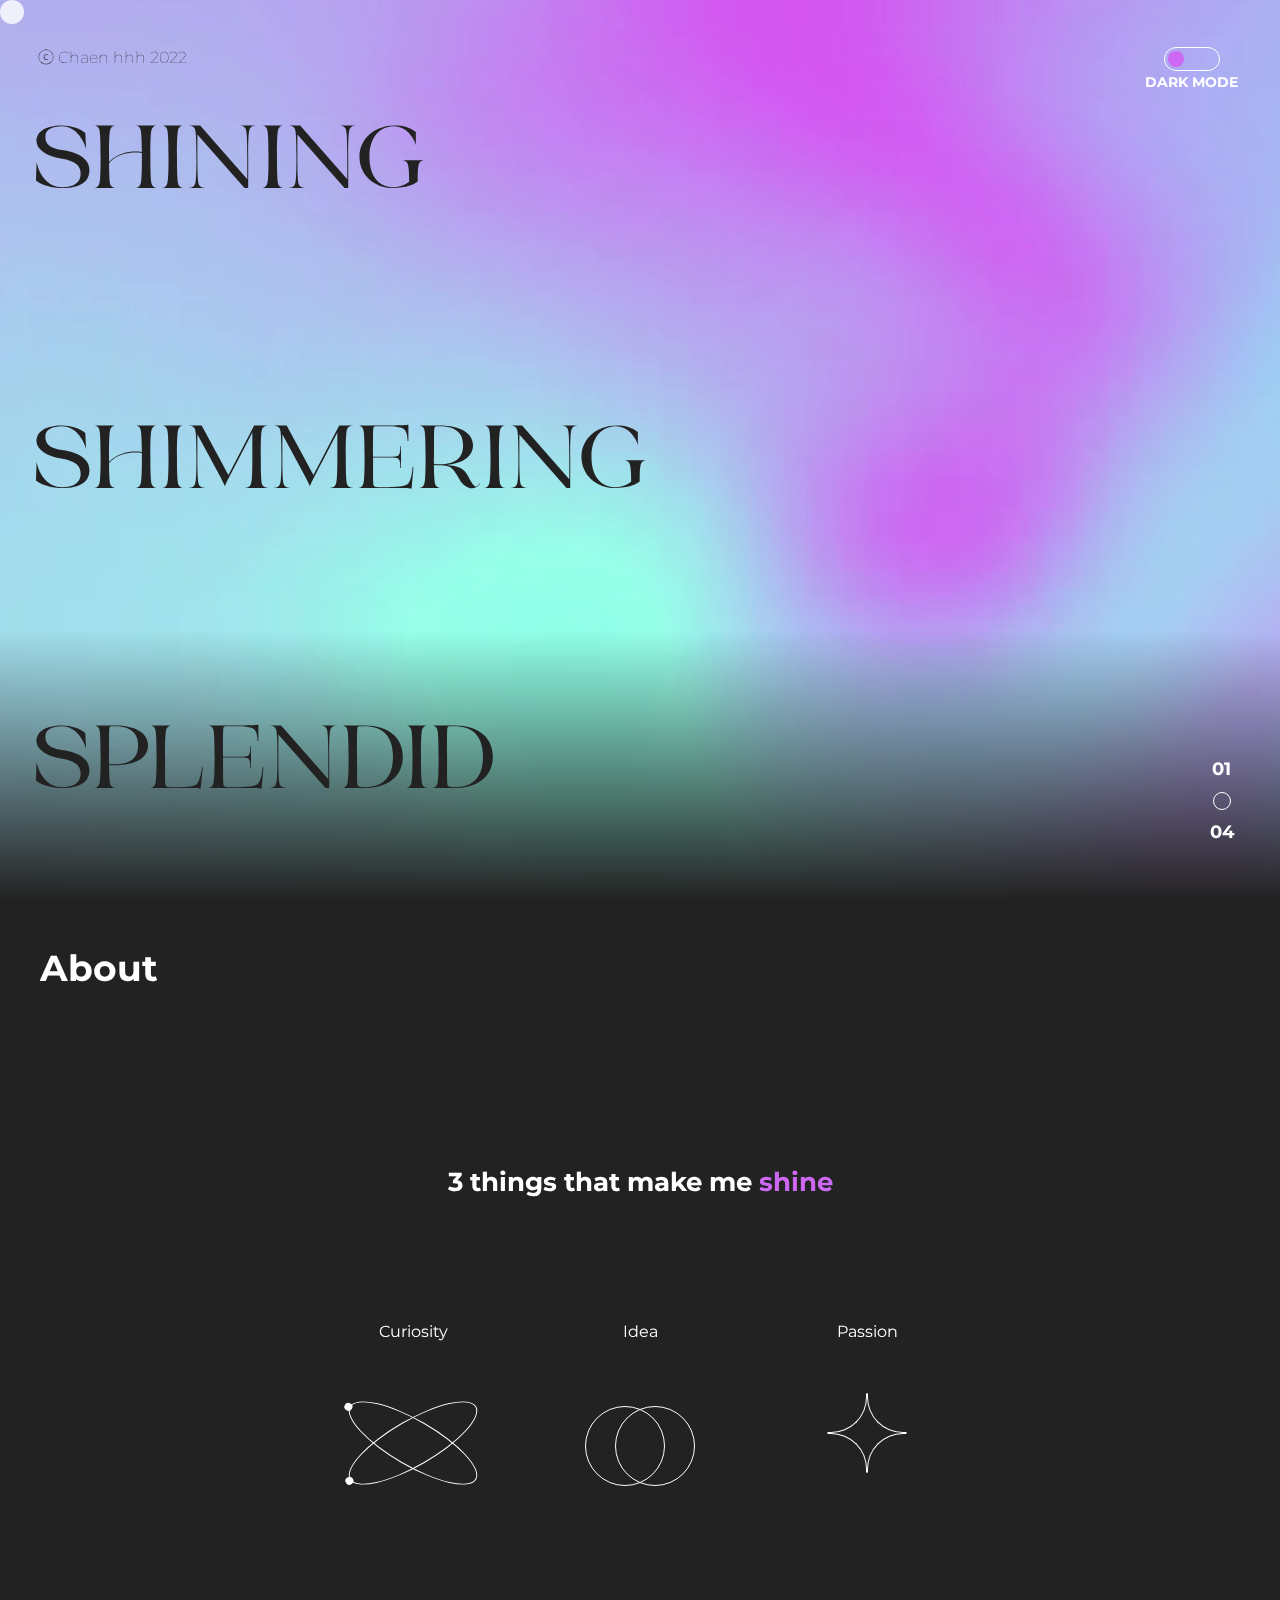
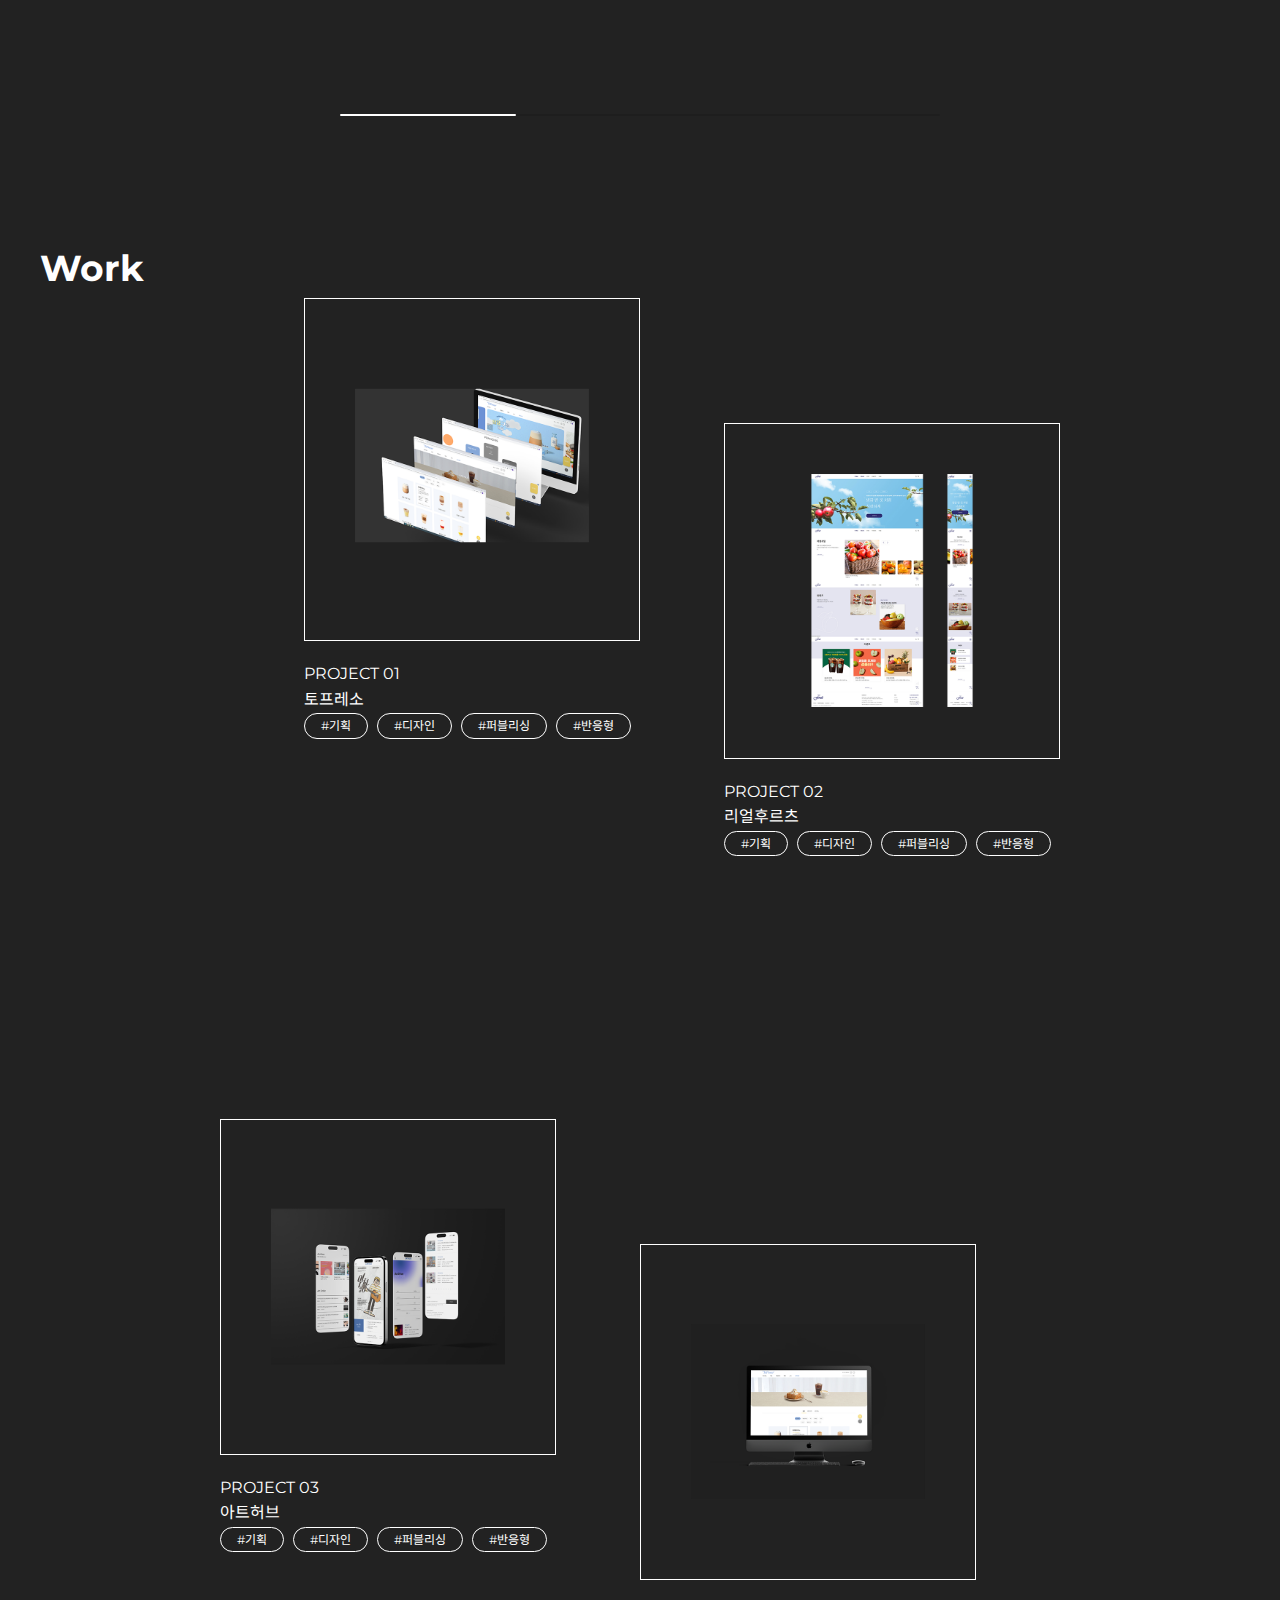
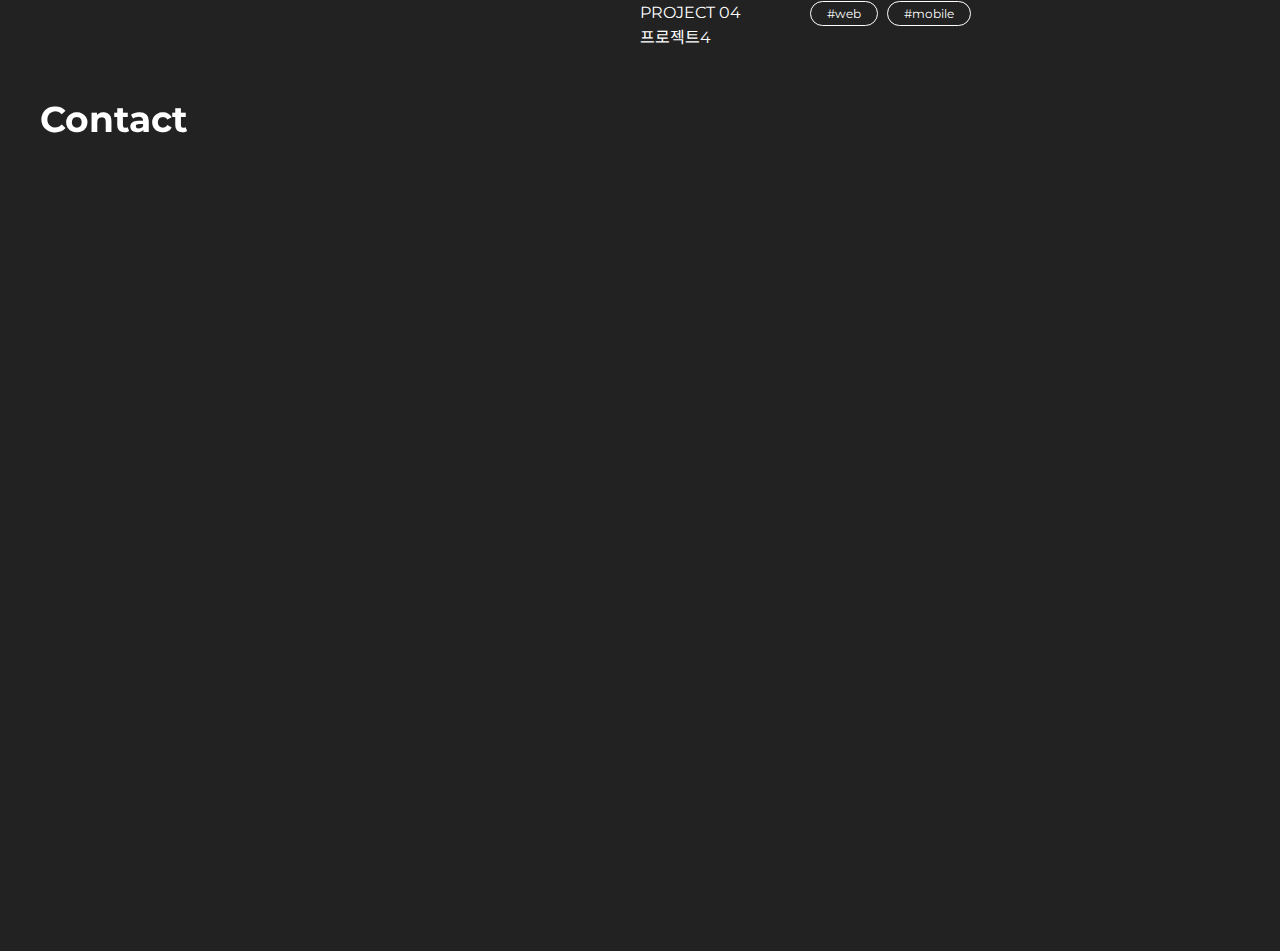
==== commit 4bc5d42e: "22.12.28" ====
--- a/index.html
+++ b/index.html
@@ -5,6 +5,11 @@
     <meta http-equiv="X-UA-Compatible" content="IE=edge" />
     <meta name="viewport" content="width=device-width, initial-scale=1.0" />
     <title>황채은 portfolio</title>
+    <link
+      rel="shortcut icon"
+      href="./image/10star_copy.svg"
+      type="image/x-icon"
+    />
     <link
       href="https://fonts.googleapis.com/css2?family=Montserrat:wght@400;700&family=Noto+Sans+KR:wght@300;400;700&family=Playfair+Display&display=swap"
       rel="stylesheet"
@@ -22,6 +27,7 @@
     <script src="./js/common.js" defer></script>
     <script src="./js/mouse_pointer.js" defer></script>
     <script src="./js/oncontextmenu.js" defer></script>
+    <script src="./js/scrollEvent.js" defer></script>
   </head>
   <body oncontextmenu="return false">
     <div class="wrap">
@@ -200,6 +206,7 @@
         </div>
       </section>
       <section class="section3">
+        <div class="bg1"></div>
         <div class="inner">
           <h2>Work</h2>
           <div class="box_con">
@@ -299,6 +306,7 @@
         </div>
       </section>
       <section class="section4">
+        <div class="bg2"></div>
         <div class="inner">
           <h2>Contact</h2>
           <div class="sec4_inner">
--- a/css/common.css
+++ b/css/common.css
@@ -386,7 +386,6 @@
 }
 
 .slide1 .icon dl {
-  /* padding: 1rem; */
   margin-top: 1rem;
   display: flex;
   justify-content: center;
@@ -421,7 +420,6 @@
   --electron-orbit-size: 46px;
   --electron-speed: 1.2s;
   --electron-speed-alpha: 5s;
-  /* --electron-speed-omega: 0.8s; */
 }
 
 .atom {
@@ -778,7 +776,27 @@
   background-color: var(--dark-c1);
 }
 
-.light .section3::before {
+.section3 .bg1 {
+  width: 30vw;
+  height: 30vw;
+  background-image: url("data:image/svg+xml,%3Csvg width='600' height='600' viewBox='0 0 600 600' fill='none' xmlns='http://www.w3.org/2000/svg'%3E%3Cpath d='M300.2 300H299.7L299.5 16.7H300.5L300.2 300Z' fill='%23CD68F3'/%3E%3Cpath d='M300.2 299.9L299.8 300.2L133.1 71.2001L133.9 70.6001L300.2 299.9Z' fill='%23CD68F3'/%3E%3Cpath d='M300.1 299.8L299.9 300.3L30.3999 213L30.6999 212L300.1 299.8Z' fill='%23CD68F3'/%3E%3Cpath d='M300 299.8L300.2 300.3L30.8 388L30.5 387L300 299.8Z' fill='%23CD68F3'/%3E%3Cpath d='M299.8 299.9L300.2 300.2L133.9 529.5L133.1 528.9L299.8 299.9Z' fill='%23CD68F3'/%3E%3Cpath d='M299.8 300H300.3L300.5 583.3H299.5L299.8 300Z' fill='%23CD68F3'/%3E%3Cpath d='M299.8 300.1L300.2 299.8L466.9 528.8L466.1 529.4L299.8 300.1Z' fill='%23CD68F3'/%3E%3Cpath d='M300 300.2L300.2 299.7L569.6 387L569.3 388L300 300.2Z' fill='%23CD68F3'/%3E%3Cpath d='M300.1 300.2L299.9 299.7L569.3 212L569.6 213L300.1 300.2Z' fill='%23CD68F3'/%3E%3Cpath d='M300.2 300.1L299.8 299.8L466.1 70.5L466.9 71.1L300.2 300.1Z' fill='%23CD68F3'/%3E%3C/svg%3E%0A");
+  fill: var(--dark-point-c);
+  background-size: cover;
+  position: fixed;
+  top: 50%;
+  left: 50%;
+  transform: translate(-50%, -50%);
+}
+
+.section3 .bg1.on {
+  display: none;
+}
+
+.light .bg1 {
+  background-image: url("data:image/svg+xml,%3Csvg width='600' height='600' viewBox='0 0 600 600' fill='none' xmlns='http://www.w3.org/2000/svg'%3E%3Cpath d='M300.2 300H299.7L299.5 16.7H300.5L300.2 300Z' fill='%2364DDF8'/%3E%3Cpath d='M300.2 299.9L299.8 300.2L133.1 71.2001L133.9 70.6001L300.2 299.9Z' fill='%2364DDF8'/%3E%3Cpath d='M300.1 299.8L299.9 300.3L30.3999 213L30.6999 212L300.1 299.8Z' fill='%2364DDF8'/%3E%3Cpath d='M300 299.8L300.2 300.3L30.8 388L30.5 387L300 299.8Z' fill='%2364DDF8'/%3E%3Cpath d='M299.8 299.9L300.2 300.2L133.9 529.5L133.1 528.9L299.8 299.9Z' fill='%2364DDF8'/%3E%3Cpath d='M299.8 300H300.3L300.5 583.3H299.5L299.8 300Z' fill='%2364DDF8'/%3E%3Cpath d='M299.8 300.1L300.2 299.8L466.9 528.8L466.1 529.4L299.8 300.1Z' fill='%2364DDF8'/%3E%3Cpath d='M300 300.2L300.2 299.7L569.6 387L569.3 388L300 300.2Z' fill='%2364DDF8'/%3E%3Cpath d='M300.1 300.2L299.9 299.7L569.3 212L569.6 213L300.1 300.2Z' fill='%2364DDF8'/%3E%3Cpath d='M300.2 300.1L299.8 299.8L466.1 70.5L466.9 71.1L300.2 300.1Z' fill='%2364DDF8'/%3E%3C/svg%3E%0A");
+}
+
+/* .light .section3::before {
   background-image: url("data:image/svg+xml,%3Csvg width='600' height='600' viewBox='0 0 600 600' fill='none' xmlns='http://www.w3.org/2000/svg'%3E%3Cpath d='M300.2 300H299.7L299.5 16.7H300.5L300.2 300Z' fill='%2364DDF8'/%3E%3Cpath d='M300.2 299.9L299.8 300.2L133.1 71.2001L133.9 70.6001L300.2 299.9Z' fill='%2364DDF8'/%3E%3Cpath d='M300.1 299.8L299.9 300.3L30.3999 213L30.6999 212L300.1 299.8Z' fill='%2364DDF8'/%3E%3Cpath d='M300 299.8L300.2 300.3L30.8 388L30.5 387L300 299.8Z' fill='%2364DDF8'/%3E%3Cpath d='M299.8 299.9L300.2 300.2L133.9 529.5L133.1 528.9L299.8 299.9Z' fill='%2364DDF8'/%3E%3Cpath d='M299.8 300H300.3L300.5 583.3H299.5L299.8 300Z' fill='%2364DDF8'/%3E%3Cpath d='M299.8 300.1L300.2 299.8L466.9 528.8L466.1 529.4L299.8 300.1Z' fill='%2364DDF8'/%3E%3Cpath d='M300 300.2L300.2 299.7L569.6 387L569.3 388L300 300.2Z' fill='%2364DDF8'/%3E%3Cpath d='M300.1 300.2L299.9 299.7L569.3 212L569.6 213L300.1 300.2Z' fill='%2364DDF8'/%3E%3Cpath d='M300.2 300.1L299.8 299.8L466.1 70.5L466.9 71.1L300.2 300.1Z' fill='%2364DDF8'/%3E%3C/svg%3E%0A");
 }
 
@@ -794,7 +812,7 @@
   left: 50%;
   transform: translate(-50%, -50%);
   animation: bg 20s infinite linear;
-}
+} */
 
 @keyframes bg {
   0% {
@@ -809,7 +827,7 @@
   width: 70%;
   margin: auto;
   display: grid;
-  grid-template-rows: 125px 405px 125px 166px 125px 405px 125px;
+  grid-template-rows: 125px 405px 125px 166px 125px 405px;
   grid-template-columns: repeat(2, 1fr 3fr 1fr);
 }
 
@@ -897,11 +915,29 @@
 
 /* sec4 */
 
-.light .section4::before {
+.section4 .bg2 {
+  width: 30vw;
+  height: 30vw;
+  background-image: url("data:image/svg+xml,%3Csvg version='1.1' id='Layer_1' xmlns='http://www.w3.org/2000/svg' xmlns:xlink='http://www.w3.org/1999/xlink' x='0px' y='0px' viewBox='0 0 600 600' style='enable-background:new 0 0 600 600;' xml:space='preserve'%3E%3Cstyle type='text/css'%3E .st0%7Bfill:%23CD68F3;%7D%0A%3C/style%3E%3Cg%3E%3Cpath class='st0' d='M307.1,300.5h-16l-20-283.8h56L307.1,300.5z'/%3E%3C/g%3E%3Cg%3E%3Cpath class='st0' d='M305.6,295.8l-12.9,9.4l-183-217.8L155,54.4L305.6,295.8z'/%3E%3C/g%3E%3Cg%3E%3Cpath class='st0' d='M301.6,292.9l-4.9,15.2L20.6,239.4l17.3-53.3L301.6,292.9z'/%3E%3C/g%3E%3Cg%3E%3Cpath class='st0' d='M296.6,292.9l4.9,15.2L37.9,414.8l-17.3-53.3L296.6,292.9z'/%3E%3C/g%3E%3Cg%3E%3Cpath class='st0' d='M292.6,295.8l12.9,9.4L155,546.6l-45.3-32.9L292.6,295.8z'/%3E%3C/g%3E%3Cg%3E%3Cpath class='st0' d='M291.1,300.5h16l20,283.8h-56L291.1,300.5z'/%3E%3C/g%3E%3Cg%3E%3Cpath class='st0' d='M292.6,305.2l12.9-9.4l183,217.8l-45.3,32.9L292.6,305.2z'/%3E%3C/g%3E%3Cg%3E%3Cpath class='st0' d='M296.6,308.1l4.9-15.2l276.1,68.7l-17.3,53.3L296.6,308.1z'/%3E%3C/g%3E%3Cg%3E%3Cpath class='st0' d='M301.6,308.1l-4.9-15.2l263.7-106.7l17.3,53.3L301.6,308.1z'/%3E%3C/g%3E%3Cg%3E%3Cpath class='st0' d='M305.6,305.2l-12.9-9.4L443.3,54.4l45.3,32.9L305.6,305.2z'/%3E%3C/g%3E%3C/svg%3E%0A");
+  fill: var(--dark-point-c);
+  background-size: cover;
+  position: fixed;
+  top: 50%;
+  left: 50%;
+  transform: translate(-50%, -50%);
+  z-index: -10;
+  /* animation: bg 20s infinite linear; */
+}
+
+.light .section4 .bg2 {
   background-image: url("data:image/svg+xml,%3Csvg version='1.1' id='Layer_1' xmlns='http://www.w3.org/2000/svg' xmlns:xlink='http://www.w3.org/1999/xlink' x='0px' y='0px' viewBox='0 0 600 600' style='enable-background:new 0 0 600 600;' xml:space='preserve'%3E%3Cstyle type='text/css'%3E .st0%7Bfill:%2364DDF8;%7D%0A%3C/style%3E%3Cg%3E%3Cpath class='st0' d='M307.1,300.5h-16l-20-283.8h56L307.1,300.5z'/%3E%3C/g%3E%3Cg%3E%3Cpath class='st0' d='M305.6,295.8l-12.9,9.4l-183-217.8L155,54.4L305.6,295.8z'/%3E%3C/g%3E%3Cg%3E%3Cpath class='st0' d='M301.6,292.9l-4.9,15.2L20.6,239.4l17.3-53.3L301.6,292.9z'/%3E%3C/g%3E%3Cg%3E%3Cpath class='st0' d='M296.6,292.9l4.9,15.2L37.9,414.8l-17.3-53.3L296.6,292.9z'/%3E%3C/g%3E%3Cg%3E%3Cpath class='st0' d='M292.6,295.8l12.9,9.4L155,546.6l-45.3-32.9L292.6,295.8z'/%3E%3C/g%3E%3Cg%3E%3Cpath class='st0' d='M291.1,300.5h16l20,283.8h-56L291.1,300.5z'/%3E%3C/g%3E%3Cg%3E%3Cpath class='st0' d='M292.6,305.2l12.9-9.4l183,217.8l-45.3,32.9L292.6,305.2z'/%3E%3C/g%3E%3Cg%3E%3Cpath class='st0' d='M296.6,308.1l4.9-15.2l276.1,68.7l-17.3,53.3L296.6,308.1z'/%3E%3C/g%3E%3Cg%3E%3Cpath class='st0' d='M301.6,308.1l-4.9-15.2l263.7-106.7l17.3,53.3L301.6,308.1z'/%3E%3C/g%3E%3Cg%3E%3Cpath class='st0' d='M305.6,305.2l-12.9-9.4L443.3,54.4l45.3,32.9L305.6,305.2z'/%3E%3C/g%3E%3C/svg%3E%0A");
 }
 
-.section4::before {
+.section4 .bg2.on {
+  animation: bg 20s infinite linear;
+}
+
+/* .section4::before {
   content: "";
   width: 30vw;
   height: 30vw;
@@ -913,8 +949,8 @@
   left: 50%;
   transform: translate(-50%, -50%);
   z-index: -10;
-  animation: bg 20s infinite linear;
-}
+ animation: bg 20s infinite linear; 
+} */
 
 .section4 .sec4_inner {
   width: 350px;
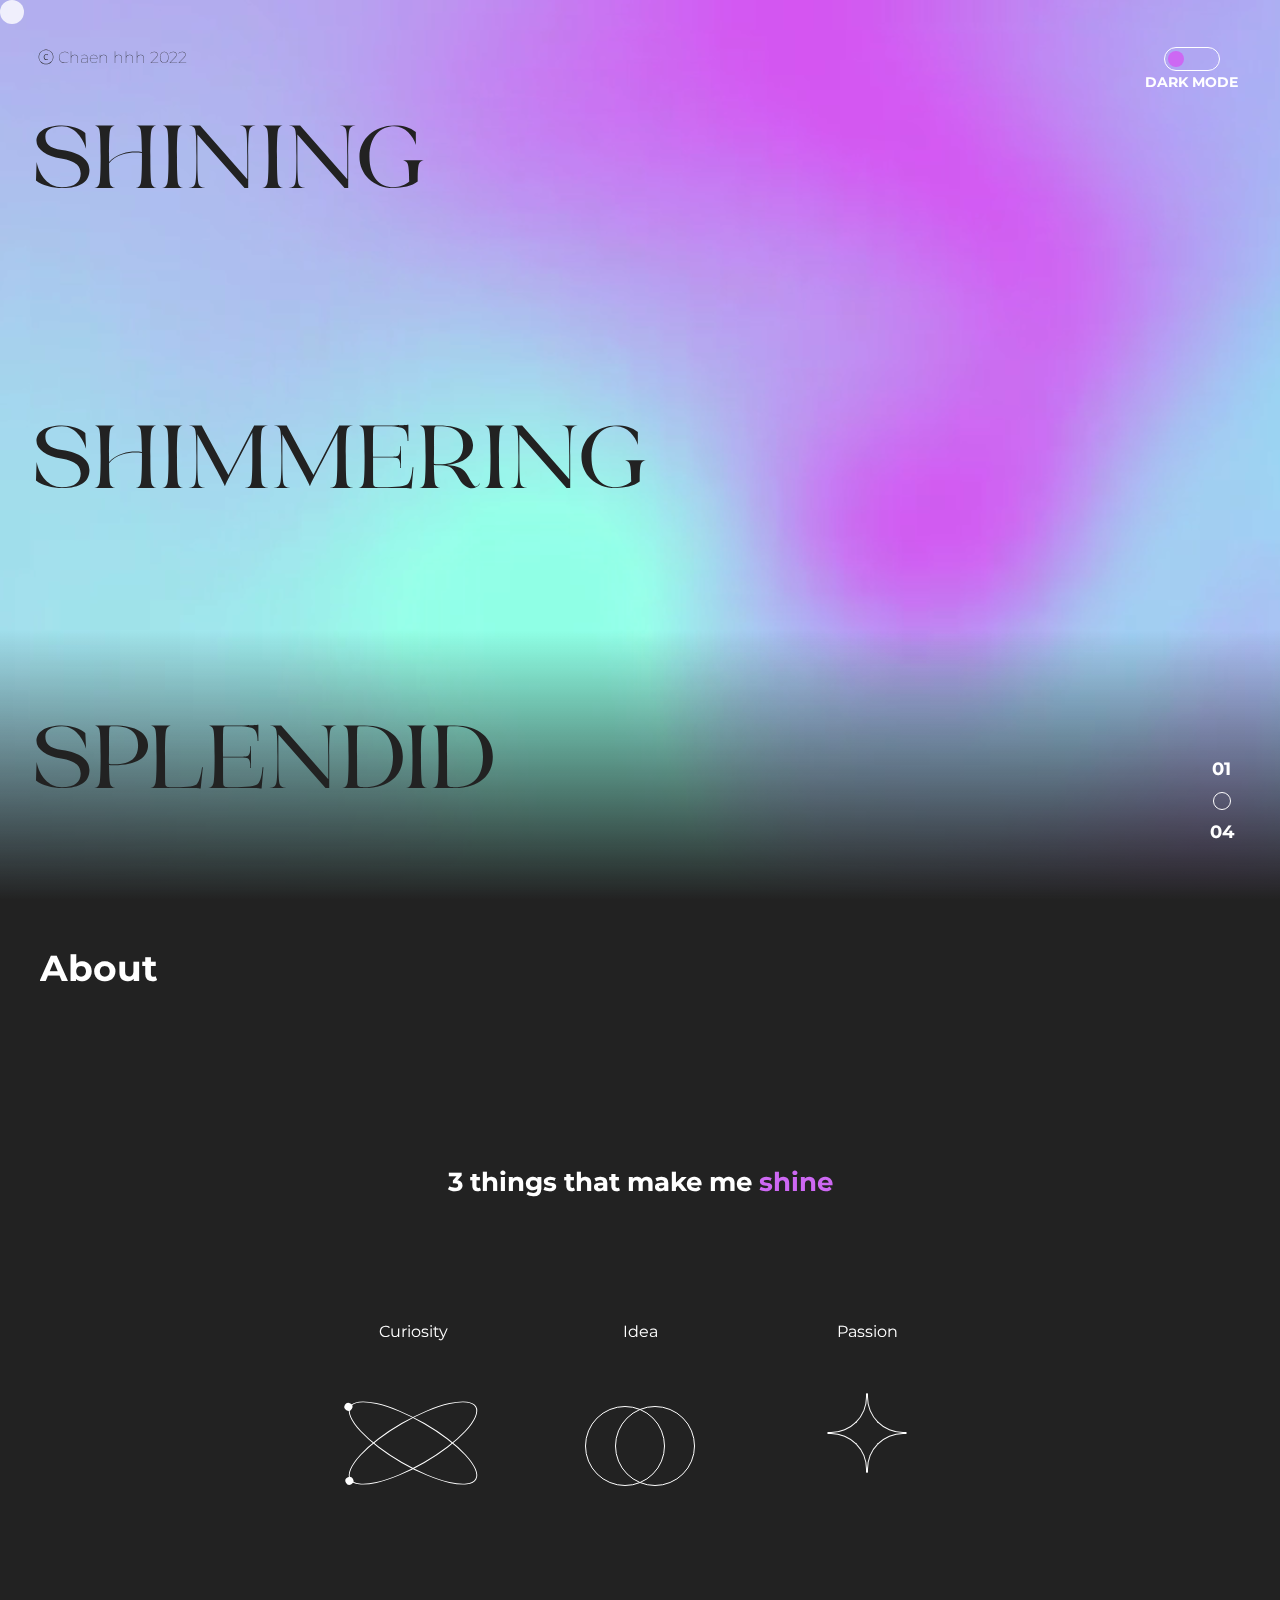
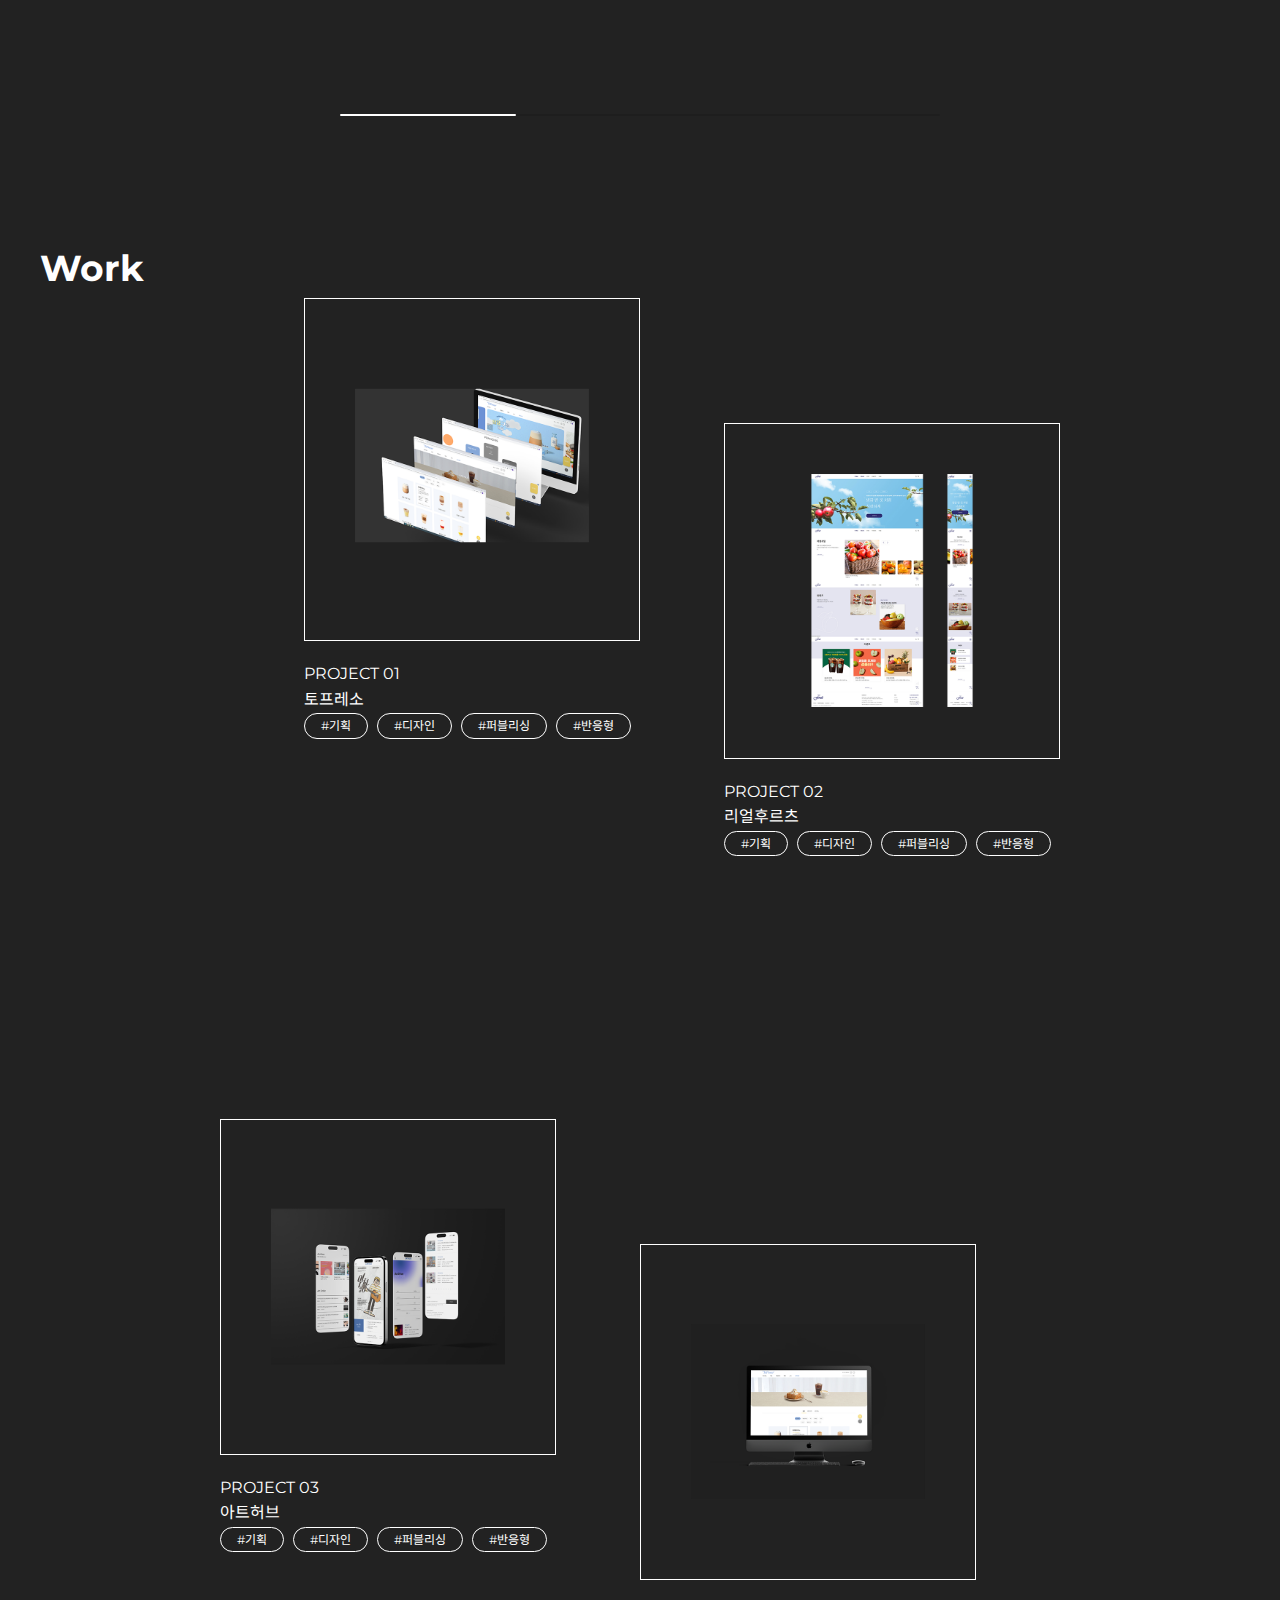
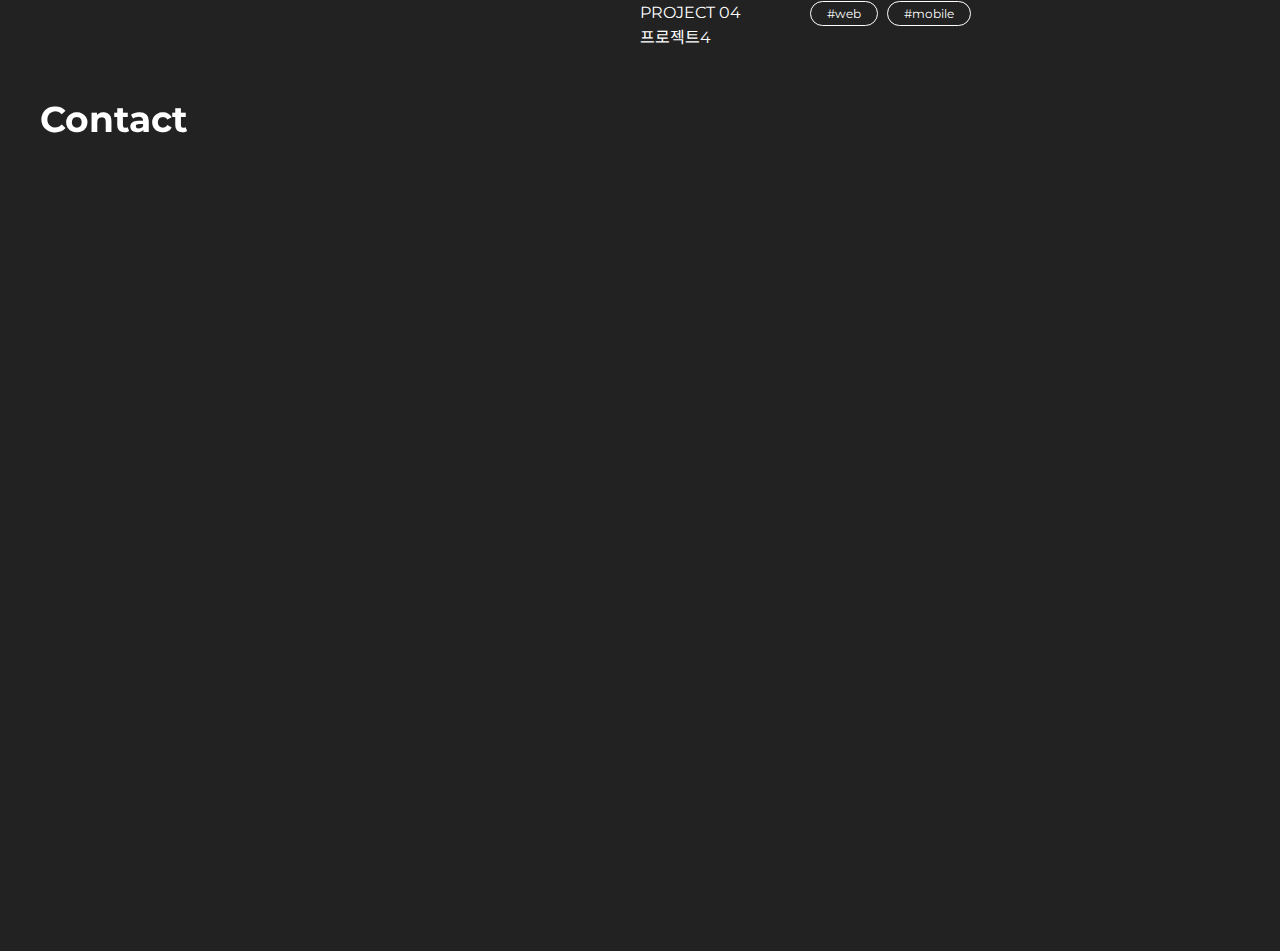
==== commit 089bc1a1: "22.12.29" ====
--- a/index.html
+++ b/index.html
@@ -25,9 +25,8 @@
     <script src="https://cdn.jsdelivr.net/npm/swiper/swiper-bundle.min.js"></script>
     <script src="https://unpkg.com/aos@2.3.1/dist/aos.js"></script>
     <script src="./js/common.js" defer></script>
-    <script src="./js/mouse_pointer.js" defer></script>
-    <script src="./js/oncontextmenu.js" defer></script>
-    <script src="./js/scrollEvent.js" defer></script>
+    <script src="./js/scroll_event.js"></script>
+    <script src="./js/toggleBtn_slides.js" defer></script>
   </head>
   <body oncontextmenu="return false">
     <div class="wrap">
@@ -324,7 +323,7 @@
                 동료와 함께 성장하는게 좋은 팀플레이어
               </div>
             </div>
-            <div class="contact" data-aos="fade-up" data-aos-duration="2000">
+            <div class="contact" data-aos="fade-up" data-aos-duration="1000">
               <a href="mailto:girmn22@gmail.com">girmn22@gmail.com</a>
               <div class="cont_icon">
                 <a href="mailto:girmn22@gmail.com" data-style="style1"
